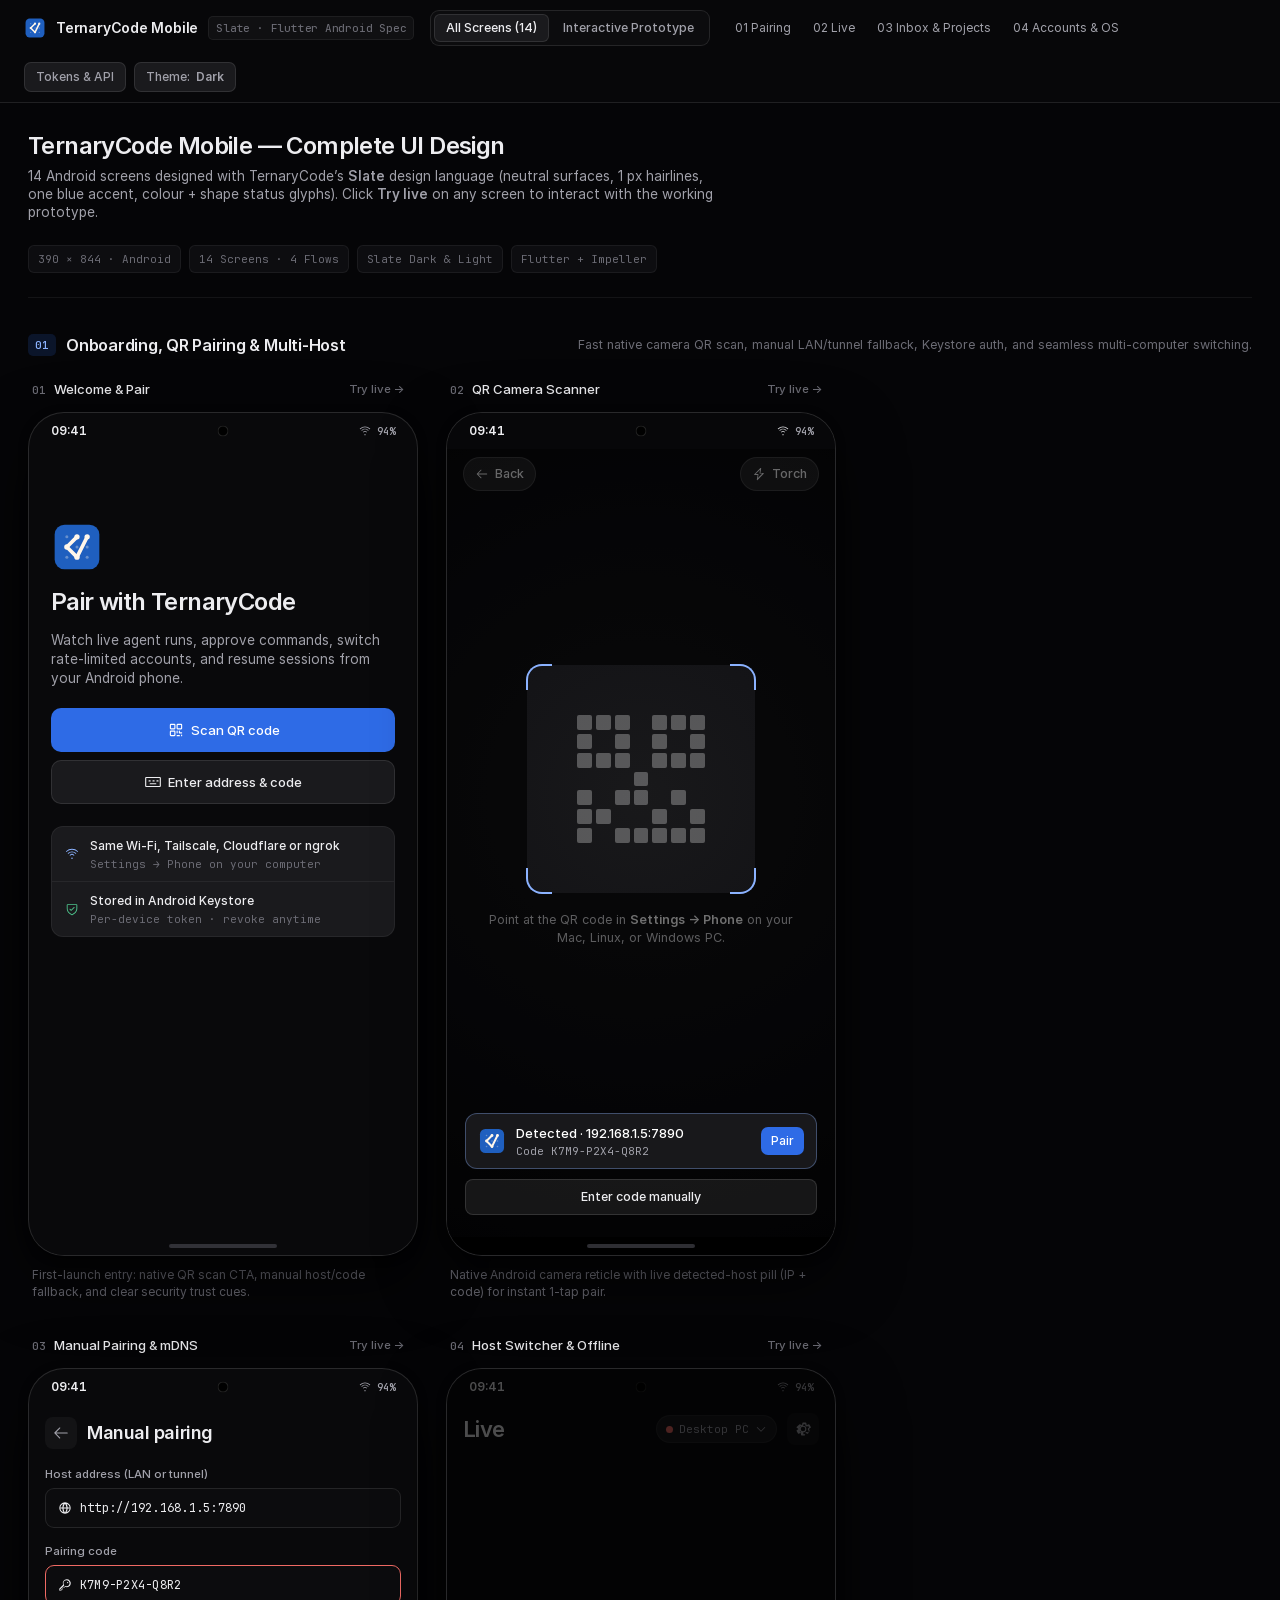
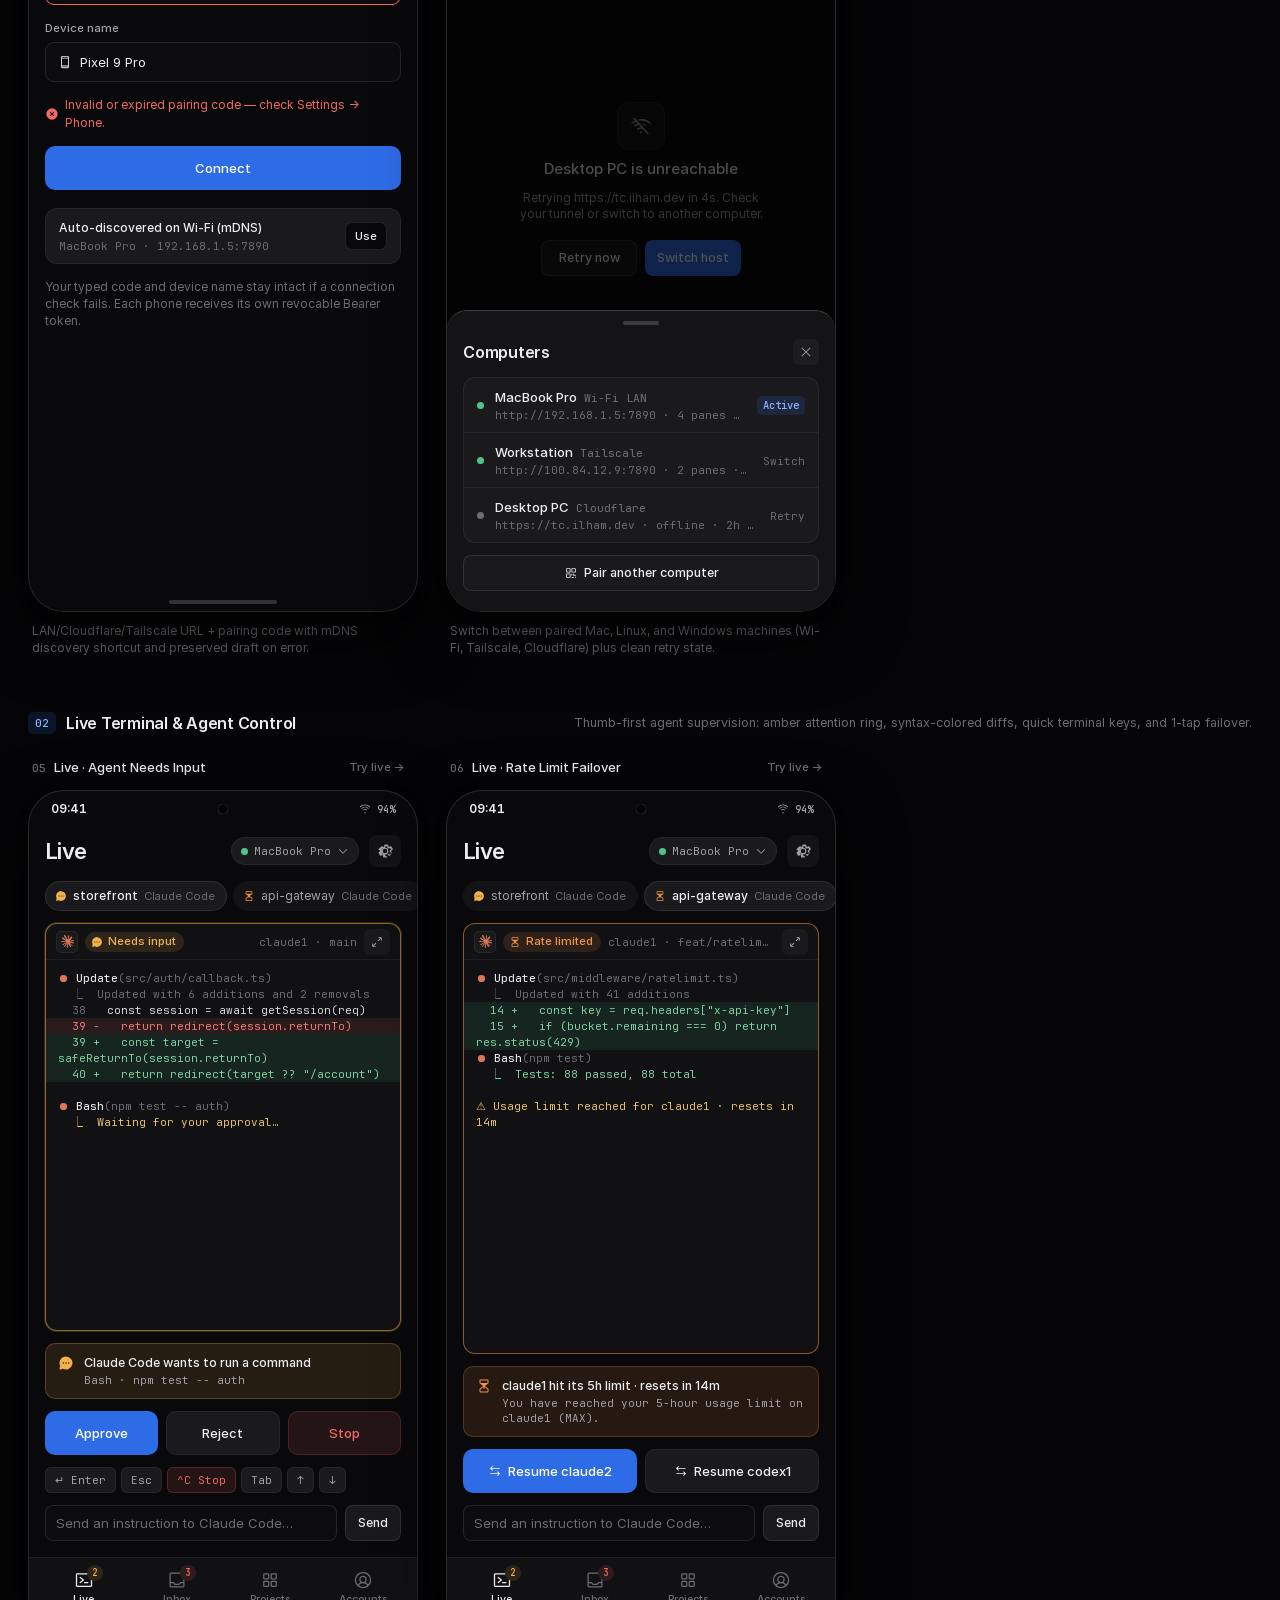
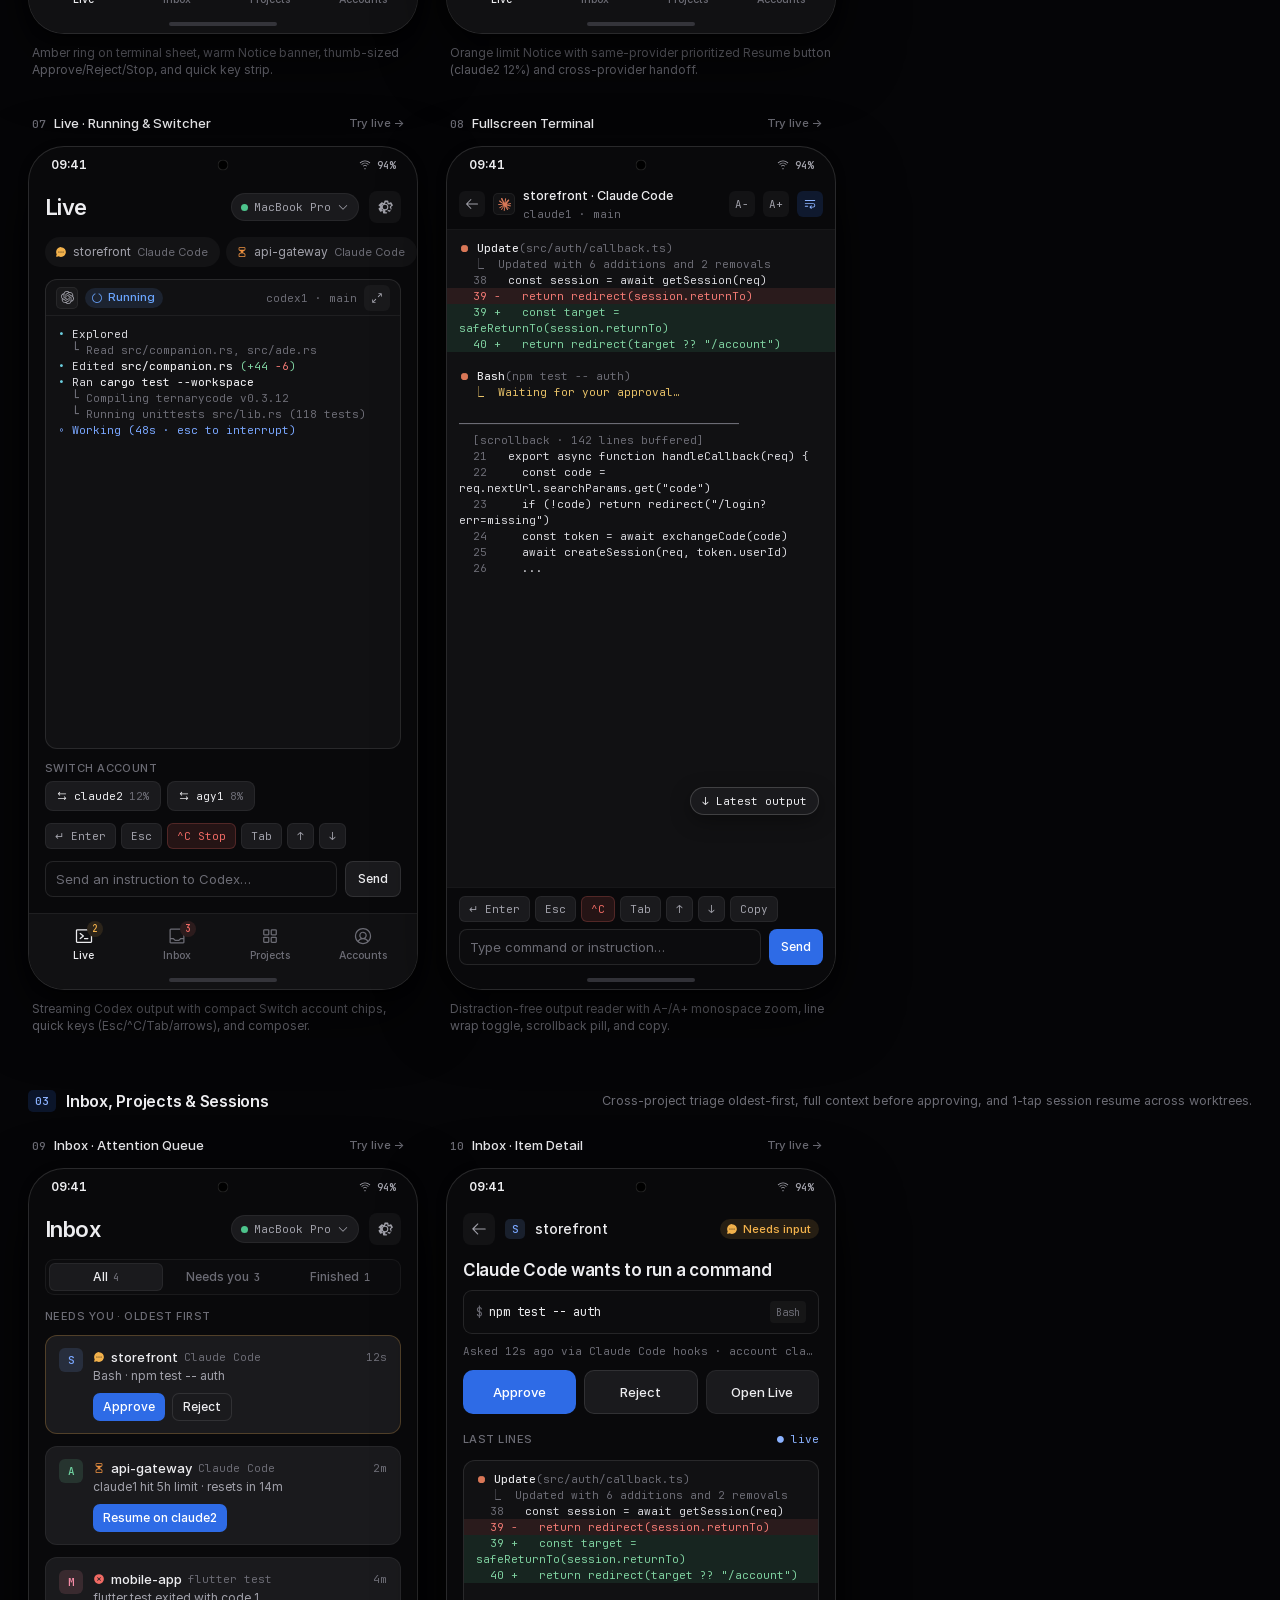
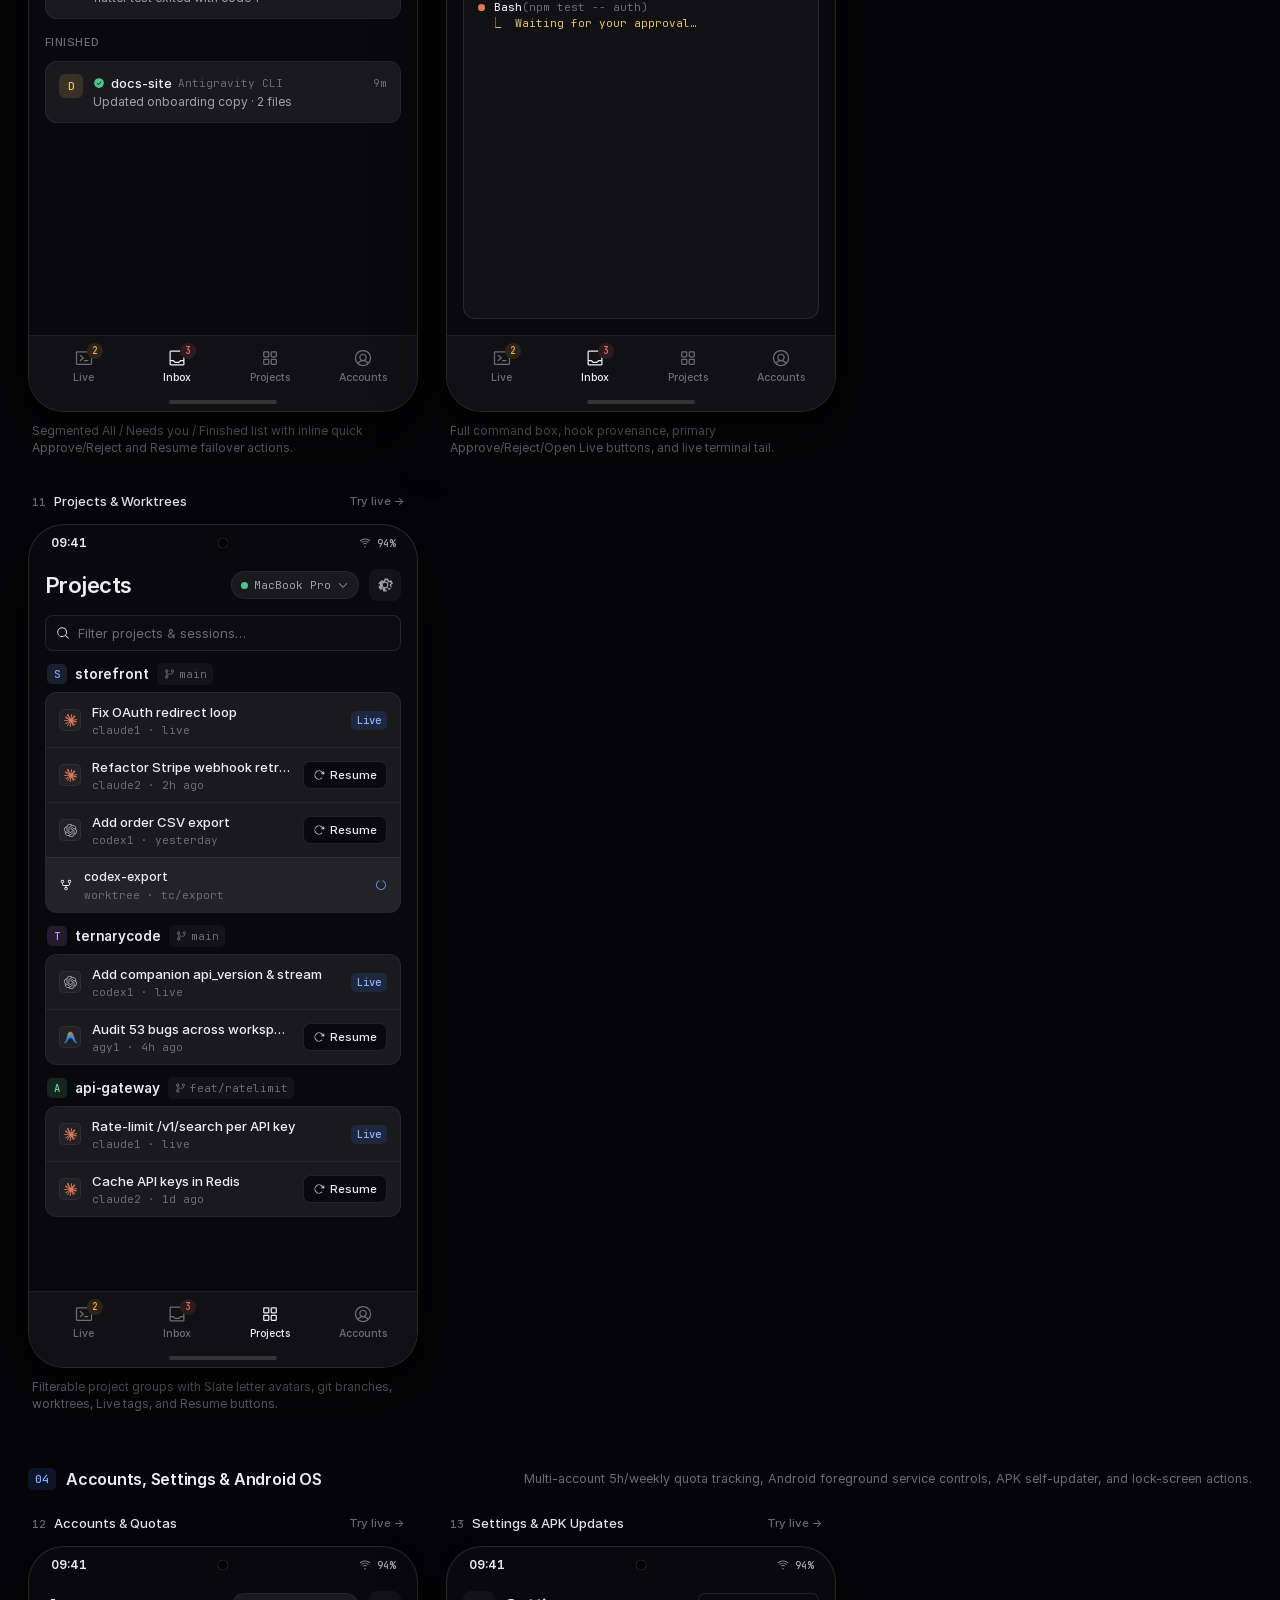
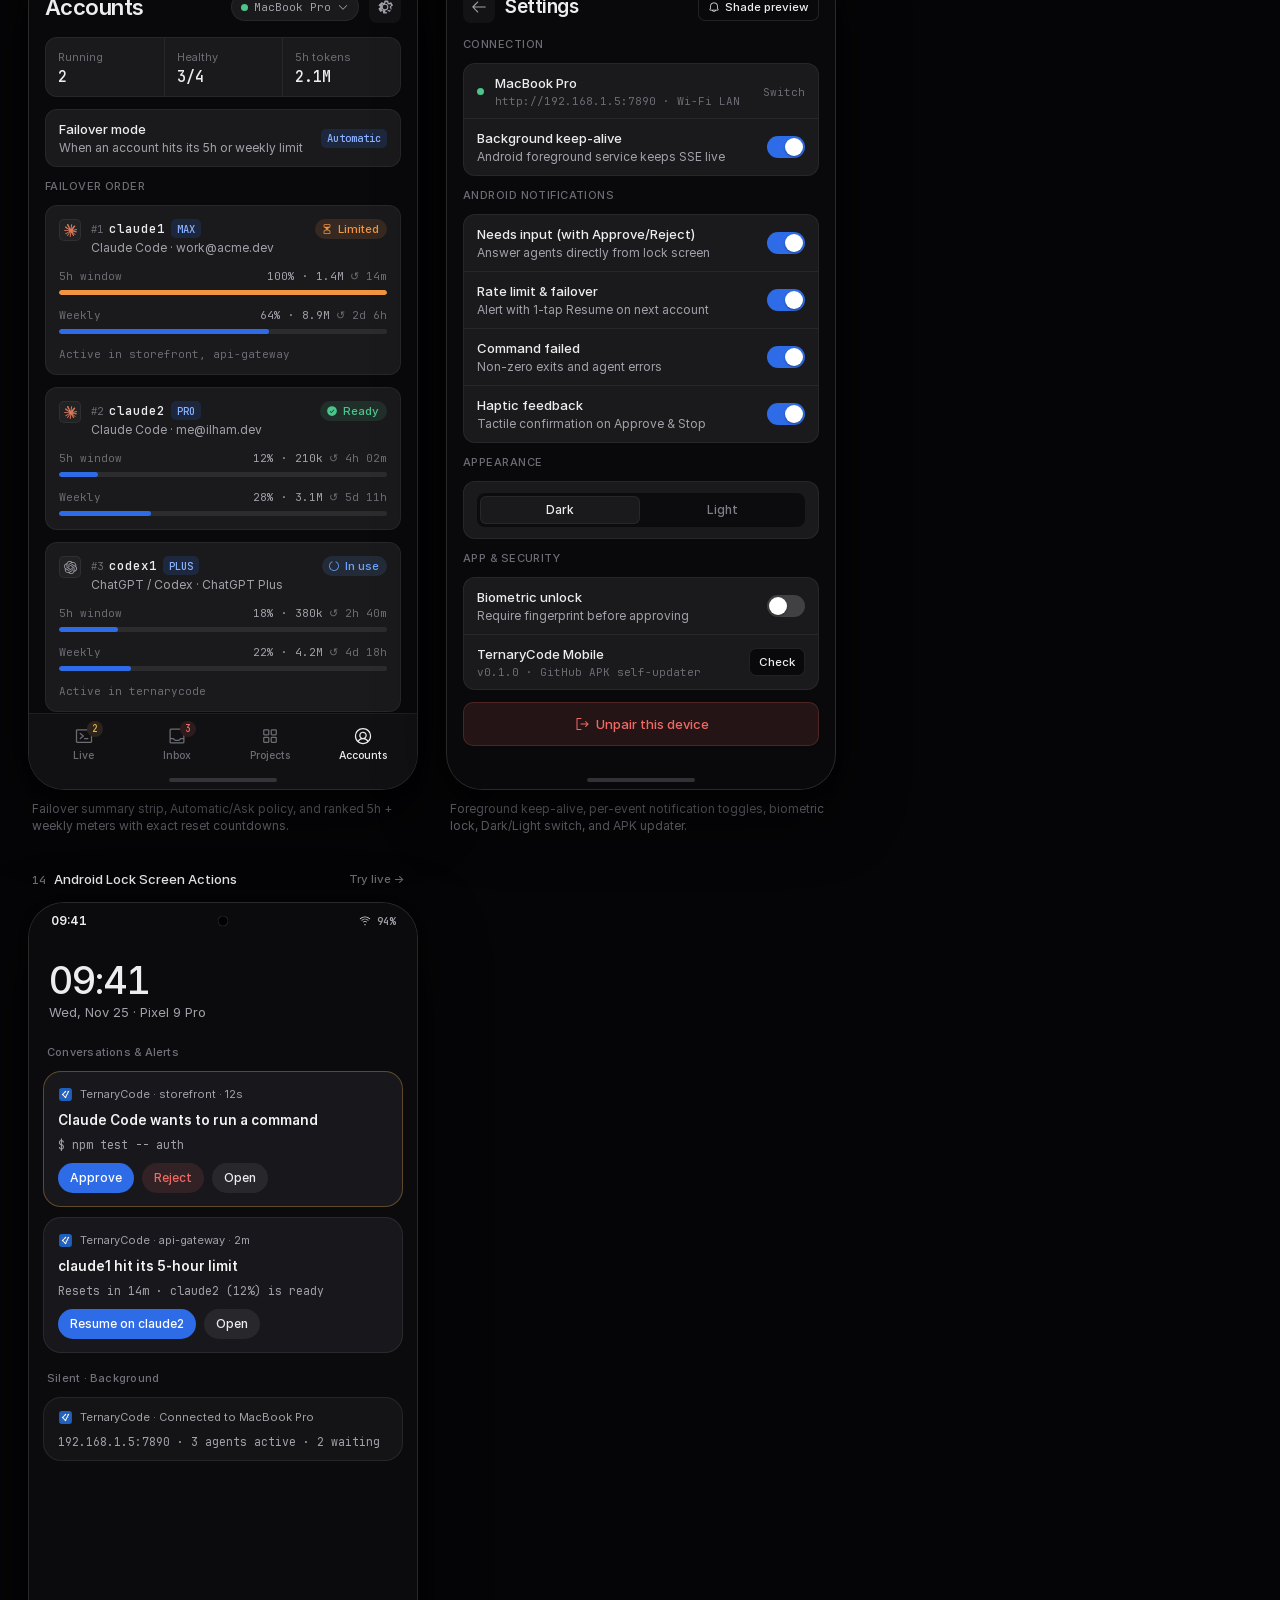
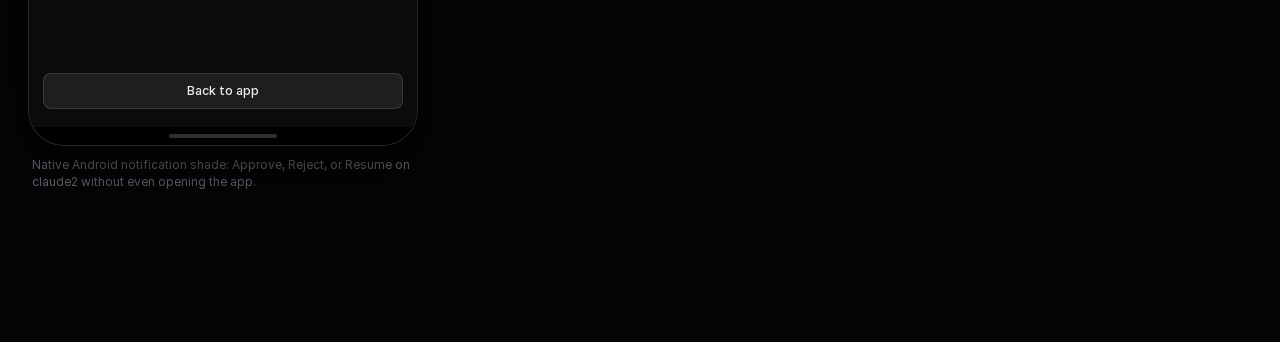
==== design/index.html @ d275c71d "feat: initial TernaryCode Mobile Android app with Slate UI and APK self-updater" ====
<!doctype html>
<html lang="en" data-theme="dark">
<head>
<meta charset="utf-8">
<meta name="viewport" content="width=device-width, initial-scale=1">
<title>TernaryCode Mobile — Slate UI Design Spec (Android / Flutter)</title>
<link rel="icon" href="assets/icon.svg" type="image/svg+xml">
<link rel="stylesheet" href="slate.css?v=2">
</head>
<body>

<!-- Phosphor-matched crisp vector icon sprite (100% offline, zero missing glyphs) -->
<svg class="sprite" aria-hidden="true" focusable="false"><defs>
  <symbol id="i-term" viewBox="0 0 256 256"><path d="M128 128q0 2-1 4t-2 2l-40 32q-1 1-2 2t-3 0q-3 0-6-2t-2-6q0-2 1-4t2-2l32-26-32-26q-1-1-2-2t-1-4q0-3 2-6t6-2q2 0 3 0t2 2l40 32q1 1 2 2t1 4Zm48 24h-40q-3 0-6 2t-2 6q0 3 2 6t6 2h40q3 0 6-2t2-6q0-3-2-6t-6-2Zm56-96v144q0 7-5 11t-11 5H40q-7 0-11-5t-5-11V56q0-7 5-11t11-5h176q7 0 11 5t5 11Zm-16 144V56H40v144Z"/></symbol>
  <symbol id="i-tray" viewBox="0 0 256 256"><path d="M208 32H48q-7 0-11 5t-5 11v160q0 7 5 11t11 5h160q7 0 11-5t5-11V48q0-7-5-11t-11-5Zm0 16v104h-29q-3 0-6 1t-5 4l-19 19h-42l-19-19q-2-3-5-4t-6-1H48V48Zm0 160H48v-40h29l19 19q2 3 5 4t6 1h42q3 0 6-1t5-4l19-19h29Z"/></symbol>
  <symbol id="i-squares" viewBox="0 0 256 256"><path d="M104 40H56q-7 0-11 5t-5 11v48q0 7 5 11t11 5h48q7 0 11-5t5-11V56q0-7-5-11t-11-5Zm0 64H56V56h48Zm96-64h-48q-7 0-11 5t-5 11v48q0 7 5 11t11 5h48q7 0 11-5t5-11V56q0-7-5-11t-11-5Zm0 64h-48V56h48Zm-96 32H56q-7 0-11 5t-5 11v48q0 7 5 11t11 5h48q7 0 11-5t5-11v-48q0-7-5-11t-11-5Zm0 64H56v-48h48Zm96-64h-48q-7 0-11 5t-5 11v48q0 7 5 11t11 5h48q7 0 11-5t5-11v-48q0-7-5-11t-11-5Zm0 64h-48v-48h48Z"/></symbol>
  <symbol id="i-user" viewBox="0 0 256 256"><path d="M128 24q-22 0-40 8T54 54T32 88T24 128t8 40t22 34t34 22t40 8t40-8t34-22t22-34t8-40t-8-40t-22-34t-34-22t-40-8Zm-54 174q9-14 23-22t31-8t31 8t23 22q-11 8-25 13t-29 5t-29-5t-25-13Zm22-78q0-13 9-23t23-9t23 9t9 23t-9 23t-23 9t-23-9t-9-23Zm98 66q-7-9-16-16t-20-12q8-7 13-17t5-21q0-20-14-34t-34-14t-34 14t-14 34q0 12 5 21t13 17q-11 4-20 12t-16 16q-10-11-16-26t-6-32q0-18 7-34t19-28t28-19t34-7t34 7t28 19t19 28t7 34q0 17-6 32t-16 26Z"/></symbol>
  <symbol id="i-notch" viewBox="0 0 256 256"><path d="M232 128q0 22-8 40t-22 34t-34 22t-40 8t-40-8t-34-22t-22-34t-8-40q0-15 4-30t12-27t20-22t25-16q1-1 3-1q3 0 6 2t2 6q0 2-1 4t-3 3q-12 6-22 14t-16 19t-10 23t-4 25q0 18 7 34t19 28t28 19t34 7t34-7t28-19t19-28t7-34q0-13-4-25t-10-23t-16-19t-21-14q-3-1-4-3t-1-4q0-3 2-6t6-2q1 0 4 1q13 6 24 16t20 22t12 27t4 30Z"/></symbol>
  <symbol id="i-circle" viewBox="0 0 256 256"><path d="M128 24a104 104 0 1 0 0 208 104 104 0 0 0 0-208Zm0 192a88 88 0 1 1 0-176 88 88 0 0 1 0 176Z"/></symbol>
  <symbol id="i-clock" viewBox="0 0 256 256"><path d="M128 24a104 104 0 1 0 0 208 104 104 0 0 0 0-208Zm0 192a88 88 0 1 1 0-176 88 88 0 0 1 0 176Zm64-88a8 8 0 0 1-8 8h-56a8 8 0 0 1-8-8V72a8 8 0 0 1 16 0v48h48a8 8 0 0 1 8 8Z"/></symbol>
  <symbol id="i-chat" viewBox="0 0 256 256"><path d="M128 24a104 104 0 0 0-92 153l-11 34a16 16 0 0 0 20 20l34-11A104 104 0 1 0 128 24ZM84 140a12 12 0 1 1 0-24 12 12 0 0 1 0 24Zm44 0a12 12 0 1 1 0-24 12 12 0 0 1 0 24Zm44 0a12 12 0 1 1 0-24 12 12 0 0 1 0 24Z"/></symbol>
  <symbol id="i-check" viewBox="0 0 256 256"><path d="M128 24a104 104 0 1 0 0 208 104 104 0 0 0 0-208Zm46 86-56 56a8 8 0 0 1-11 0l-24-24a8 8 0 0 1 11-11l19 18 50-50a8 8 0 0 1 11 11Z"/></symbol>
  <symbol id="i-x" viewBox="0 0 256 256"><path d="M128 24a104 104 0 1 0 0 208 104 104 0 0 0 0-208Zm38 130a8 8 0 0 1-11 11l-27-26-27 26a8 8 0 0 1-11-11l26-26-26-27a8 8 0 0 1 11-11l27 26 27-26a8 8 0 0 1 11 11l-26 27Z"/></symbol>
  <symbol id="i-hourglass" viewBox="0 0 256 256"><path d="M200 76V40a16 16 0 0 0-16-16H72a16 16 0 0 0-16 16v36a16 16 0 0 0 6 13l53 39-53 39a16 16 0 0 0-6 13v36a16 16 0 0 0 16 16h112a16 16 0 0 0 16-16v-36a16 16 0 0 0-6-13l-53-39 53-39a16 16 0 0 0 6-13Zm-16 104v36H72v-36l48-36v24a8 8 0 0 0 16 0v-24Zm0-104-6 4H78l-6-4V40h112Z"/></symbol>
  <symbol id="i-branch" viewBox="0 0 256 256"><path d="M232 64a32 32 0 1 0-40 31v17a8 8 0 0 1-8 8H96a24 24 0 0 0-8 1V95a32 32 0 1 0-16 0v66a32 32 0 1 0 16 0v-17a8 8 0 0 1 8-8h88a24 24 0 0 0 24-24V95a32 32 0 0 0 24-31ZM80 80a16 16 0 1 1 0-32 16 16 0 0 1 0 32Zm0 128a16 16 0 1 1 0-32 16 16 0 0 1 0 32Zm120-128a16 16 0 1 1 0-32 16 16 0 0 1 0 32Z"/></symbol>
  <symbol id="i-fork" viewBox="0 0 256 256"><path d="M224 64a32 32 0 1 0-40 31v17a16 16 0 0 1-16 16H88a16 16 0 0 1-16-16V95a32 32 0 1 0-16 0v17a32 32 0 0 0 32 32h32v17a32 32 0 1 0 16 0v-17h32a32 32 0 0 0 32-32V95a32 32 0 0 0 24-31ZM64 80a16 16 0 1 1 0-32 16 16 0 0 1 0 32Zm64 128a16 16 0 1 1 0-32 16 16 0 0 1 0 32Zm64-128a16 16 0 1 1 0-32 16 16 0 0 1 0 32Z"/></symbol>
  <symbol id="i-swap" viewBox="0 0 256 256"><path d="M214 182l-32 32a8 8 0 0 1-11-11l18-19H48a8 8 0 0 1 0-16h141l-18-18a8 8 0 0 1 11-12l32 32a8 8 0 0 1 0 12ZM74 118a8 8 0 0 0 12-12L67 88h141a8 8 0 0 0 0-16H67l19-18a8 8 0 0 0-12-12L42 74a8 8 0 0 0 0 12Z"/></symbol>
  <symbol id="i-resume" viewBox="0 0 256 256"><path d="M240 56v48a8 8 0 0 1-8 8h-48a8 8 0 0 1 0-16h28l-28-24a80 80 0 1 0 0 114 8 8 0 1 1 11 12 96 96 0 1 1 0-138l29 26V56a8 8 0 0 1 16 0Z"/></symbol>
  <symbol id="i-signout" viewBox="0 0 256 256"><path d="M120 216a8 8 0 0 1-8 8H48a8 8 0 0 1-8-8V40a8 8 0 0 1 8-8h64a8 8 0 0 1 0 16H56v160h56a8 8 0 0 1 8 8Zm110-94-40-40a8 8 0 0 0-11 11l26 27h-93a8 8 0 0 0 0 16h93l-26 26a8 8 0 0 0 11 12l40-40a8 8 0 0 0 0-12Z"/></symbol>
  <symbol id="i-gear" viewBox="0 0 256 256"><path d="M128 80a48 48 0 1 0 48 48 48 48 0 0 0-48-48Zm0 80a32 32 0 1 1 32-32 32 32 0 0 1-32 32Zm88-29v-6l21-16a8 8 0 0 0 2-10l-20-35a8 8 0 0 0-10-3l-25 10-5-3-4-26a8 8 0 0 0-8-7h-40a8 8 0 0 0-8 7l-4 26-5 3-25-10a8 8 0 0 0-10 3L37 99a8 8 0 0 0 2 10l21 16v6l-21 16a8 8 0 0 0-2 10l20 35a8 8 0 0 0 10 3l25-10 5 3 4 26a8 8 0 0 0 8 7h40a8 8 0 0 0 8-7l4-26 5-3 25 10a8 8 0 0 0 10-3l20-35a8 8 0 0 0-2-10Zm-16 14 14 11-12 20-16-6a8 8 0 0 0-8 1l-12 7a8 8 0 0 0-4 6l-3 17h-24l-3-17a8 8 0 0 0-4-6l-12-7a8 8 0 0 0-8-1l-16 6-12-20 14-11a8 8 0 0 0 3-7v-14a8 8 0 0 0-3-7l-14-11 12-20 16 6a8 8 0 0 0 8-1l12-7a8 8 0 0 0 4-6l3-17h24l3 17a8 8 0 0 0 4 6l12 7a8 8 0 0 0 8 1l16-6 12 20-14 11a8 8 0 0 0-3 7v14a8 8 0 0 0 3 7Z"/></symbol>
  <symbol id="i-qr" viewBox="0 0 256 256"><path d="M104 40H56a16 16 0 0 0-16 16v48a16 16 0 0 0 16 16h48a16 16 0 0 0 16-16V56a16 16 0 0 0-16-16Zm0 64H56V56h48Zm96-64h-48a16 16 0 0 0-16 16v48a16 16 0 0 0 16 16h48a16 16 0 0 0 16-16V56a16 16 0 0 0-16-16Zm0 64h-48V56h48Zm-96 32H56a16 16 0 0 0-16 16v48a16 16 0 0 0 16 16h48a16 16 0 0 0 16-16v-48a16 16 0 0 0-16-16Zm0 64H56v-48h48Zm40-64a8 8 0 0 0-8 8v24a8 8 0 0 0 16 0v-24a8 8 0 0 0-8-8Zm64 24h-24v-16a8 8 0 0 0-16 0v24a8 8 0 0 0 8 8h32a8 8 0 0 0 0-16Zm-32 40h-32a8 8 0 0 0 0 16h32a8 8 0 0 0 0-16Zm32-8a8 8 0 0 0-8 8v8a8 8 0 0 0 16 0v-8a8 8 0 0 0-8-8Z"/></symbol>
  <symbol id="i-wifi" viewBox="0 0 256 256"><path d="M128 192a14 14 0 1 0 14 14 14 14 0 0 0-14-14Zm40-36a8 8 0 0 1-11 0 43 43 0 0 0-58 0 8 8 0 1 1-11-12 59 59 0 0 1 80 0 8 8 0 0 1 0 12Zm34-34a8 8 0 0 1-11 0 92 92 0 0 0-126 0 8 8 0 1 1-11-12 108 108 0 0 1 148 0 8 8 0 0 1 0 12Zm34-34a8 8 0 0 1-11 0 140 140 0 0 0-194 0 8 8 0 1 1-11-12 156 156 0 0 1 216 0 8 8 0 0 1 0 12Z"/></symbol>
  <symbol id="i-offline" viewBox="0 0 256 256"><path d="M214 210a8 8 0 1 1-12 11l-52-57a70 70 0 0 0-58 8 8 8 0 0 1-9-13 86 86 0 0 1 50-15l-28-30a95 95 0 0 0-44 21 8 8 0 0 1-10-12 111 111 0 0 1 42-22L69 76a140 140 0 0 0-40 24 8 8 0 0 1-10-12 156 156 0 0 1 39-25L42 46a8 8 0 1 1 12-11Zm-86-18a12 12 0 1 0 12 12 12 12 0 0 0-12-12Zm109-105a156 156 0 0 0-131-37 8 8 0 0 0 2 16 140 140 0 0 1 119 33 8 8 0 1 0 10-12Zm-42 48a109 109 0 0 0-42-37 8 8 0 0 0-3 16 93 93 0 0 1 45 21 8 8 0 1 0 0 0Z"/></symbol>
  <symbol id="i-shield" viewBox="0 0 256 256"><path d="M208 40H48a16 16 0 0 0-16 16v59c0 89 76 119 94 125a8 8 0 0 0 5 0c18-6 94-36 94-125V56a16 16 0 0 0-16-16Zm0 75c0 72-58 99-80 108-22-9-80-36-80-108V56h160Zm-34-12-56 56a8 8 0 0 1-11 0l-24-24a8 8 0 0 1 11-11l19 18 50-50a8 8 0 0 1 11 11Z"/></symbol>
  <symbol id="i-keyboard" viewBox="0 0 256 256"><path d="M224 56H32a16 16 0 0 0-16 16v112a16 16 0 0 0 16 16h192a16 16 0 0 0 16-16V72a16 16 0 0 0-16-16Zm0 128H32V72h192ZM64 112a8 8 0 0 1 8-8h16a8 8 0 0 1 0 16H72a8 8 0 0 1-8-8Zm56 0a8 8 0 0 1 8-8h16a8 8 0 0 1 0 16h-16a8 8 0 0 1-8-8Zm56 0a8 8 0 0 1 8-8h16a8 8 0 0 1 0 16h-16a8 8 0 0 1-8-8Zm-96 40a8 8 0 0 1 8-8h80a8 8 0 0 1 0 16H88a8 8 0 0 1-8-8Z"/></symbol>
  <symbol id="i-phone" viewBox="0 0 256 256"><path d="M176 16H80a24 24 0 0 0-24 24v176a24 24 0 0 0 24 24h96a24 24 0 0 0 24-24V40a24 24 0 0 0-24-24ZM72 64h112v128H72Zm8-32h96a8 8 0 0 1 8 8v8H72v-8a8 8 0 0 1 8-8Zm96 192H80a8 8 0 0 1-8-8v-8h112v8a8 8 0 0 1-8 8Z"/></symbol>
  <symbol id="i-arrow-left" viewBox="0 0 256 256"><path d="M224 128a8 8 0 0 1-8 8H59l58 58a8 8 0 0 1-11 11l-72-72a8 8 0 0 1 0-11l72-72a8 8 0 0 1 11 11l-58 59h157a8 8 0 0 1 8 8Z"/></symbol>
  <symbol id="i-caret-down" viewBox="0 0 256 256"><path d="M214 102l-80 80a8 8 0 0 1-12 0l-80-80a8 8 0 0 1 12-12l74 75 74-75a8 8 0 0 1 12 12Z"/></symbol>
  <symbol id="i-expand" viewBox="0 0 256 256"><path d="M216 48v48a8 8 0 0 1-16 0V67l-42 43a8 8 0 0 1-12-12l43-42h-29a8 8 0 0 1 0-16h48a8 8 0 0 1 8 8ZM98 146l-42 43v-29a8 8 0 0 0-16 0v48a8 8 0 0 0 8 8h48a8 8 0 0 0 0-16H67l43-42a8 8 0 0 0-12-12Z"/></symbol>
  <symbol id="i-close" viewBox="0 0 256 256"><path d="M206 194a8 8 0 0 1-12 12l-66-67-66 67a8 8 0 0 1-12-12l67-66-67-66a8 8 0 0 1 12-12l66 67 66-67a8 8 0 0 1 12 12l-67 66Z"/></symbol>
  <symbol id="i-search" viewBox="0 0 256 256"><path d="M230 218l-50-50a88 88 0 1 0-12 12l50 50a8 8 0 0 0 12-12ZM40 112a72 72 0 1 1 72 72 72 72 0 0 1-72-72Z"/></symbol>
  <symbol id="i-globe" viewBox="0 0 256 256"><path d="M128 24a104 104 0 1 0 104 104A104 104 0 0 0 128 24Zm88 96h-40a147 147 0 0 0-21-68 88 88 0 0 1 61 68Zm-88 88c-13-16-24-40-27-72h54c-3 32-14 56-27 72Zm-27-88c3-32 14-56 27-72 13 16 24 40 27 72Zm0-68a147 147 0 0 0-21 68H40a88 88 0 0 1 61-68Zm-61 84h40a147 147 0 0 0 21 68 88 88 0 0 1-61-68Zm115 68a147 147 0 0 0 21-68h40a88 88 0 0 1-61 68Z"/></symbol>
  <symbol id="i-key" viewBox="0 0 256 256"><path d="M160 24a72 72 0 0 0-66 101l-68 68a8 8 0 0 0-2 6v25a8 8 0 0 0 8 8h24a8 8 0 0 0 8-8v-16h16a8 8 0 0 0 8-8v-16h16a8 8 0 0 0 6-2l21-21a72 72 0 1 0 27-137Zm0 128a56 56 0 0 1-24-5 8 8 0 0 0-9 2l-26 27H88a8 8 0 0 0-8 8v16H64a8 8 0 0 0-8 8v16H40v-14l70-70a8 8 0 0 0 2-9 56 56 0 1 1 48 21Zm28-68a12 12 0 1 1-12-12 12 12 0 0 1 12 12Z"/></symbol>
  <symbol id="i-bolt" viewBox="0 0 256 256"><path d="M214 114a8 8 0 0 0-7-4h-53l14-84a8 8 0 0 0-14-6L42 134a8 8 0 0 0 6 14h54l-14 84a8 8 0 0 0 14 6l112-114a8 8 0 0 0 0-10Zm-106 86 10-60a8 8 0 0 0-8-10H67l81-82-10 60a8 8 0 0 0 8 10h43Z"/></symbol>
  <symbol id="i-bell" viewBox="0 0 256 256"><path d="M222 176c-6-10-14-24-14-64a80 80 0 1 0-160 0c0 40-8 54-14 64a16 16 0 0 0 14 24h41a40 40 0 0 0 78 0h41a16 16 0 0 0 14-24Zm-94 40a24 24 0 0 1-23-16h46a24 24 0 0 1-23 16Zm-80-32c8-14 16-33 16-72a64 64 0 1 1 128 0c0 39 8 58 16 72Z"/></symbol>
  <symbol id="i-wrap" viewBox="0 0 256 256"><path d="M32 64a8 8 0 0 1 8-8h176a8 8 0 0 1 0 16H40a8 8 0 0 1-8-8Zm152 48H40a8 8 0 0 0 0 16h144a24 24 0 0 1 0 48h-37l11-10a8 8 0 0 0-12-12l-24 24a8 8 0 0 0 0 12l24 24a8 8 0 0 0 12-12l-11-10h37a40 40 0 0 0 0-80ZM40 176h48a8 8 0 0 0 0-16H40a8 8 0 0 0 0 16Z"/></symbol>
</defs></svg>

<header class="studio-bar">
  <div class="studio-brand">
    <img src="assets/icon.svg" alt="TernaryCode">
    <span>TernaryCode Mobile</span>
    <span class="sub-tag">Slate · Flutter Android Spec</span>
  </div>

  <div class="studio-seg" role="tablist" aria-label="View mode">
    <button id="mode-board" class="on" type="button">All Screens (14)</button>
    <button id="mode-proto" type="button">Interactive Prototype</button>
  </div>

  <nav class="studio-jumps" id="studio-jumps" aria-label="Flows">
    <a href="#flow-pair">01 Pairing</a>
    <a href="#flow-live">02 Live</a>
    <a href="#flow-inbox">03 Inbox &amp; Projects</a>
    <a href="#flow-ops">04 Accounts &amp; OS</a>
  </nav>

  <span class="studio-spacer"></span>

  <div class="studio-actions">
    <button id="toggle-spec" class="studio-btn" type="button">Tokens &amp; API</button>
    <button id="toggle-theme" class="studio-btn" type="button">Theme: <b id="theme-label">Dark</b></button>
  </div>
</header>

<div id="spec-host"></div>
<main id="studio-root"></main>

<script src="screens.js?v=2"></script>
<script src="prototype.js?v=2"></script>
</body>
</html>
---- design/slate.css ----
/* TernaryCode Mobile — Slate Design System (Android Flutter Spec)
   Exact tokens mirrored from TernaryCode desktop (design/figcraft/tokens.py & src/ui/style.rs). */

@font-face { font-family: "Inter"; font-weight: 400; font-display: swap; src: url("assets/fonts/inter-400.woff2") format("woff2"); }
@font-face { font-family: "Inter"; font-weight: 500; font-display: swap; src: url("assets/fonts/inter-500.woff2") format("woff2"); }
@font-face { font-family: "Inter"; font-weight: 600; font-display: swap; src: url("assets/fonts/inter-600.woff2") format("woff2"); }
@font-face { font-family: "JetBrains Mono"; font-weight: 400; font-display: swap; src: url("assets/fonts/jbm-400.woff2") format("woff2"); }
@font-face { font-family: "JetBrains Mono"; font-weight: 500; font-display: swap; src: url("assets/fonts/jbm-500.woff2") format("woff2"); }
@font-face { font-family: "JetBrains Mono"; font-weight: 600; font-display: swap; src: url("assets/fonts/jbm-600.woff2") format("woff2"); }

:root, [data-theme="dark"] {
  color-scheme: dark;
  /* Studio board */
  --board-bg: #050507;
  --board-bar: rgba(9, 9, 11, 0.88);
  --board-card: #0D0D10;
  --bezel: rgba(255, 255, 255, 0.13);
  --bezel-shadow: 0 24px 64px rgba(0, 0, 0, 0.65), 0 2px 10px rgba(0, 0, 0, 0.45);

  /* Slate tokens (dark) */
  --window: #09090B;
  --sheet: #111113;
  --raised: #1A1A1D;
  --overlay: #141416;
  --menu: #1C1C20;
  --inset: #0C0C0E;
  --scrim: rgba(0, 0, 0, 0.68);

  --hover: rgba(255, 255, 255, 0.04);
  --active: rgba(255, 255, 255, 0.08);
  --selected: rgba(255, 255, 255, 0.06);

  --line-subtle: rgba(255, 255, 255, 0.06);
  --line: rgba(255, 255, 255, 0.10);
  --line-strong: rgba(255, 255, 255, 0.17);

  --text: #EDEDF0;
  --text-2: #A1A1AA;
  --text-3: #6C6C75;
  --text-4: #48484F;

  --accent: #2E6BE6;
  --accent-hover: #3A78F0;
  --accent-text: #8BB2FF;
  --accent-tint: rgba(46, 107, 230, 0.16);
  --on-accent: #FFFFFF;
  --focus-glow: rgba(79, 140, 255, 0.25);

  --running: #6AA5FF;
  --input: #F2B14B;
  --done: #4DC48C;
  --failed: #F06A64;
  --idle: #6C6C75;
  --limited: #F29441;
  --cooldown: #5DB6DC;

  --running-tint: rgba(106, 165, 255, 0.12);
  --input-tint: rgba(242, 177, 75, 0.12);
  --done-tint: rgba(77, 196, 140, 0.12);
  --failed-tint: rgba(240, 106, 100, 0.12);
  --limited-tint: rgba(242, 148, 65, 0.12);
  --cooldown-tint: rgba(93, 182, 220, 0.12);
  --idle-tint: rgba(255, 255, 255, 0.06);

  --diff-add: rgba(77, 196, 140, 0.11);
  --diff-del: rgba(240, 106, 100, 0.11);

  --term-fg: #D9D9DE;
  --term-dim: #6C6C75;
  --term-blue: #7AA7FF;
  --term-green: #7FD1A0;
  --term-yellow: #E8C268;
  --term-red: #F27A74;
  --term-mag: #C79BFF;
  --term-cyan: #6CCFE0;
  --claude: #D97757;

  --h-blue: #7AA7FF; --h-blue-t: rgba(122, 167, 255, 0.14);
  --h-violet: #B99CFF; --h-violet-t: rgba(185, 156, 255, 0.14);
  --h-green: #6FD3A0; --h-green-t: rgba(111, 211, 160, 0.14);
  --h-amber: #EFC15E; --h-amber-t: rgba(239, 193, 94, 0.14);
  --h-rose: #F58BA6; --h-rose-t: rgba(245, 139, 166, 0.14);
  --h-cyan: #63CFE3; --h-cyan-t: rgba(99, 207, 227, 0.14);

  --sans: "Inter", -apple-system, BlinkMacSystemFont, "Segoe UI", system-ui, Roboto, sans-serif;
  --mono: "JetBrains Mono", ui-monospace, "SF Mono", Menlo, Consolas, monospace;
}

[data-theme="light"] {
  color-scheme: light;
  --board-bg: #DFDFE4;
  --board-bar: rgba(245, 245, 247, 0.9);
  --board-card: #E7E7EC;
  --bezel: rgba(0, 0, 0, 0.14);
  --bezel-shadow: 0 22px 54px rgba(15, 15, 20, 0.14), 0 2px 8px rgba(15, 15, 20, 0.08);

  --window: #EDEDEF;
  --sheet: #FBFBFC;
  --raised: #FFFFFF;
  --overlay: #FFFFFF;
  --menu: #FFFFFF;
  --inset: #E9E9EC;
  --scrim: rgba(0, 0, 0, 0.34);

  --hover: rgba(0, 0, 0, 0.04);
  --active: rgba(0, 0, 0, 0.07);
  --selected: rgba(0, 0, 0, 0.05);

  --line-subtle: rgba(0, 0, 0, 0.06);
  --line: rgba(0, 0, 0, 0.10);
  --line-strong: rgba(0, 0, 0, 0.17);

  --text: #17171A;
  --text-2: #565660;
  --text-3: #80808A;
  --text-4: #ABABB3;

  --accent: #1F5FBF;
  --accent-hover: #1A52A8;
  --accent-text: #1A56B3;
  --accent-tint: rgba(31, 95, 191, 0.10);
  --on-accent: #FFFFFF;
  --focus-glow: rgba(31, 95, 191, 0.22);

  --running: #2563C9;
  --input: #B26A00;
  --done: #15804E;
  --failed: #C7352D;
  --idle: #8E8E98;
  --limited: #C2560A;
  --cooldown: #2D6C9E;

  --running-tint: rgba(37, 99, 201, 0.08);
  --input-tint: rgba(178, 106, 0, 0.09);
  --done-tint: rgba(21, 128, 78, 0.08);
  --failed-tint: rgba(199, 53, 45, 0.08);
  --limited-tint: rgba(194, 86, 10, 0.09);
  --cooldown-tint: rgba(45, 108, 158, 0.09);
  --idle-tint: rgba(0, 0, 0, 0.05);

  --diff-add: rgba(21, 128, 78, 0.08);
  --diff-del: rgba(199, 53, 45, 0.08);

  --term-fg: #2A2A30;
  --term-dim: #8A8A94;
  --term-blue: #1F5FBF;
  --term-green: #1C7A4A;
  --term-yellow: #946200;
  --term-red: #C0392B;
  --term-mag: #7C3AED;
  --term-cyan: #0E7490;
  --claude: #C65D3B;

  --h-blue: #1F5FBF; --h-blue-t: rgba(31, 95, 191, 0.10);
  --h-violet: #6D3FD6; --h-violet-t: rgba(109, 63, 214, 0.10);
  --h-green: #16794B; --h-green-t: rgba(22, 121, 75, 0.10);
  --h-amber: #9A6400; --h-amber-t: rgba(154, 100, 0, 0.10);
  --h-rose: #C02B5A; --h-rose-t: rgba(192, 43, 90, 0.10);
  --h-cyan: #0E7490; --h-cyan-t: rgba(14, 116, 144, 0.10);
}

*, *::before, *::after { box-sizing: border-box; }
html, body {
  margin: 0; padding: 0;
  background: var(--board-bg);
  color: var(--text);
  font-family: var(--sans);
  font-size: 13px;
  line-height: 18px;
  -webkit-font-smoothing: antialiased;
  font-feature-settings: "cv11", "ss01";
}
button, input { font: inherit; color: inherit; }
button { cursor: pointer; border: 0; background: none; padding: 0; }
.mono { font-family: var(--mono); font-variant-ligatures: none; font-variant-numeric: tabular-nums; }
.sprite { position: absolute; width: 0; height: 0; overflow: hidden; }

/* ================================================================ Studio Topbar */
.studio-bar {
  position: sticky; top: 0; z-index: 100;
  display: flex; align-items: center; gap: 16px; flex-wrap: wrap;
  min-height: 56px; padding: 10px 24px;
  background: var(--board-bar);
  backdrop-filter: blur(14px); -webkit-backdrop-filter: blur(14px);
  border-bottom: 1px solid var(--line);
}
.studio-brand {
  display: flex; align-items: center; gap: 10px;
  font-weight: 600; font-size: 14px; letter-spacing: -0.015em;
}
.studio-brand img { width: 22px; height: 22px; border-radius: 5px; }
.studio-brand .sub-tag {
  font-family: var(--mono); font-size: 11px; font-weight: 500;
  color: var(--text-3); padding: 2px 7px; border-radius: 5px;
  background: var(--hover); border: 1px solid var(--line-subtle);
}
.studio-seg {
  display: inline-flex; padding: 3px; gap: 2px; border-radius: 9px;
  background: var(--inset); border: 1px solid var(--line);
}
.studio-seg button {
  height: 28px; padding: 0 12px; border-radius: 6px;
  font-size: 12.5px; font-weight: 500; color: var(--text-2);
  display: inline-flex; align-items: center; gap: 6px;
  transition: background 0.12s, color 0.12s;
}
.studio-seg button:hover { color: var(--text); }
.studio-seg button.on {
  background: var(--raised); color: var(--text);
  box-shadow: inset 0 0 0 1px var(--line);
}
.studio-jumps {
  display: flex; align-items: center; gap: 4px; flex-wrap: wrap;
}
.studio-jumps a {
  text-decoration: none; color: var(--text-2);
  font-size: 12px; padding: 5px 9px; border-radius: 6px;
  transition: background 0.12s, color 0.12s;
}
.studio-jumps a:hover { background: var(--hover); color: var(--text); }
.studio-spacer { flex: 1; }
.studio-actions { display: flex; align-items: center; gap: 8px; }
.studio-btn {
  height: 30px; padding: 0 11px; border-radius: 7px;
  background: var(--raised); border: 1px solid var(--line);
  font-size: 12px; font-weight: 500; color: var(--text-2);
  display: inline-flex; align-items: center; gap: 6px;
  transition: background 0.12s, color 0.12s;
}
.studio-btn:hover { color: var(--text); border-color: var(--line-strong); }

/* ================================================================ Studio Board (All Screens) */
.board {
  max-width: 1760px; margin: 0 auto;
  padding: 28px 28px 96px;
}
.board-intro {
  display: flex; align-items: flex-end; justify-content: space-between;
  gap: 24px; flex-wrap: wrap;
  padding-bottom: 24px; margin-bottom: 36px;
  border-bottom: 1px solid var(--line-subtle);
}
.board-intro h1 {
  margin: 0; font-size: 24px; line-height: 30px; font-weight: 600; letter-spacing: -0.025em;
}
.board-intro p {
  margin: 6px 0 0; color: var(--text-2); font-size: 13.5px; max-width: 700px;
}
.board-meta {
  display: flex; gap: 8px; flex-wrap: wrap;
  font-family: var(--mono); font-size: 11px; color: var(--text-3);
}
.board-meta span {
  padding: 4px 9px; border-radius: 6px;
  background: var(--board-card); border: 1px solid var(--line-subtle);
}

.flow-sec { margin-bottom: 56px; scroll-margin-top: 116px; }
.flow-head {
  display: flex; align-items: baseline; justify-content: space-between; gap: 16px;
  margin-bottom: 20px; flex-wrap: wrap;
}
.flow-title {
  display: flex; align-items: center; gap: 10px;
}
.flow-num {
  font-family: var(--mono); font-size: 11px; font-weight: 600;
  color: var(--accent-text); background: var(--accent-tint);
  padding: 2px 7px; border-radius: 5px;
}
.flow-title h2 {
  margin: 0; font-size: 16px; line-height: 22px; font-weight: 600; letter-spacing: -0.015em;
}
.flow-desc { color: var(--text-3); font-size: 12.5px; margin: 0; }

.screen-grid {
  display: grid;
  grid-template-columns: repeat(auto-fill, minmax(390px, 390px));
  gap: 32px 28px;
  justify-content: start;
}
@media (max-width: 460px) {
  .board { padding: 16px 12px 64px; }
  .screen-grid { grid-template-columns: 1fr; }
}

.artboard {
  display: flex; flex-direction: column; gap: 10px;
}
.artboard-head {
  display: flex; align-items: center; justify-content: space-between; gap: 10px;
  padding: 0 4px;
}
.artboard-label {
  display: flex; align-items: baseline; gap: 8px; min-width: 0;
}
.artboard-idx {
  font-family: var(--mono); font-size: 11px; font-weight: 600; color: var(--text-3);
}
.artboard-name {
  font-size: 13px; font-weight: 500; color: var(--text);
  overflow: hidden; text-overflow: ellipsis; white-space: nowrap;
}
.artboard-try {
  font-size: 11.5px; font-weight: 500; color: var(--text-3);
  padding: 3px 8px; border-radius: 6px; border: 1px solid transparent;
  display: inline-flex; align-items: center; gap: 4px; flex-shrink: 0;
  transition: all 0.12s;
}
.artboard-try:hover {
  color: var(--accent-text); background: var(--accent-tint); border-color: var(--accent-tint);
}
.artboard-note {
  margin: 0; padding: 0 4px;
  font-size: 12px; line-height: 17px; color: var(--text-3);
}

/* ================================================================ Interactive Prototype Stage */
.proto-stage {
  display: grid;
  grid-template-columns: 310px 410px 320px;
  gap: 32px;
  justify-content: center;
  align-items: start;
  padding: 28px 24px 72px;
  max-width: 1200px;
  margin: 0 auto;
}
@media (max-width: 1120px) {
  .proto-stage { grid-template-columns: 1fr; justify-items: center; }
  #proto-phone { order: -1; }
  .proto-side { max-width: 420px; width: 100%; }
  .proto-list { display: grid; grid-template-columns: repeat(2, minmax(0, 1fr)); gap: 4px; }
}
.proto-side {
  display: flex; flex-direction: column; gap: 14px;
}
.proto-card {
  background: var(--board-card);
  border: 1px solid var(--line-subtle);
  border-radius: 12px;
  padding: 14px;
  display: flex; flex-direction: column; gap: 10px;
}
.proto-card h3 {
  margin: 0; font-size: 12px; font-weight: 600; text-transform: uppercase;
  letter-spacing: 0.04em; color: var(--text-3);
}
.proto-list { display: flex; flex-direction: column; gap: 3px; }
.proto-jump {
  display: flex; align-items: center; gap: 9px;
  height: 32px; padding: 0 9px; border-radius: 7px;
  font-size: 12.5px; color: var(--text-2); text-align: left;
  outline: none;
  transition: background 0.12s, color 0.12s;
}
.proto-jump:hover { background: var(--hover); color: var(--text); }
.proto-jump:focus-visible { box-shadow: inset 0 0 0 1px var(--accent); }
.proto-jump.on { background: var(--raised); color: var(--text); font-weight: 500; box-shadow: inset 0 0 0 1px var(--line-subtle); }
.proto-jump .num { font-family: var(--mono); font-size: 11px; color: var(--text-3); width: 20px; }
.proto-hint {
  font-size: 12px; line-height: 17px; color: var(--text-2);
  margin: 0;
}
.proto-hint b { color: var(--text); font-weight: 500; }
.sim-btns { display: flex; flex-wrap: wrap; gap: 6px; }
.sim-btn {
  height: 28px; padding: 0 10px; border-radius: 7px;
  background: var(--raised); border: 1px solid var(--line);
  font-size: 11.5px; font-weight: 500; color: var(--text-2);
  display: inline-flex; align-items: center; gap: 5px;
}
.sim-btn:hover { color: var(--text); border-color: var(--line-strong); }

/* ================================================================ Token Drawer Modal */
.spec-drawer {
  max-width: 1760px; margin: 0 auto 24px; padding: 0 28px;
}
.spec-panel {
  background: var(--board-card); border: 1px solid var(--line);
  border-radius: 14px; padding: 18px 20px;
  display: grid; grid-template-columns: repeat(auto-fit, minmax(260px, 1fr)); gap: 20px;
}
.spec-col h4 {
  margin: 0 0 10px; font-size: 11.5px; font-weight: 600;
  text-transform: uppercase; letter-spacing: 0.04em; color: var(--text-3);
}
.swatch-grid { display: grid; grid-template-columns: repeat(2, 1fr); gap: 6px; }
.swatch {
  display: flex; align-items: center; gap: 8px;
  padding: 5px 7px; border-radius: 7px;
  background: var(--window); border: 1px solid var(--line-subtle);
  font-family: var(--mono); font-size: 10.5px; color: var(--text-2);
}
.swatch i {
  width: 14px; height: 14px; border-radius: 4px; flex-shrink: 0;
  border: 1px solid var(--line-strong);
}
.api-list {
  display: flex; flex-direction: column; gap: 5px;
  font-family: var(--mono); font-size: 11px; color: var(--text-2);
}
.api-list code {
  display: flex; align-items: center; gap: 8px;
  padding: 4px 8px; border-radius: 6px; background: var(--window); border: 1px solid var(--line-subtle);
}
.api-m { font-weight: 600; font-size: 10px; padding: 1px 5px; border-radius: 4px; }
.api-m.get { color: var(--done); background: var(--done-tint); }
.api-m.post { color: var(--accent-text); background: var(--accent-tint); }
.api-m.ws { color: var(--input); background: var(--input-tint); }

/* ================================================================ Android Device Frame (390×844) */
.phone {
  position: relative;
  width: 390px;
  height: 844px;
  border-radius: 36px;
  background: var(--window);
  color: var(--text);
  border: 1px solid var(--bezel);
  box-shadow: var(--bezel-shadow);
  overflow: hidden;
  display: flex;
  flex-direction: column;
  user-select: none;
  flex-shrink: 0;
}
.phone.interactive { user-select: auto; }
.phone * { -webkit-tap-highlight-color: transparent; }

/* Android Status Bar */
.a-status {
  height: 36px;
  padding: 0 22px;
  display: flex; align-items: center; justify-content: space-between;
  font-size: 12px; font-weight: 600; color: var(--text);
  flex-shrink: 0; position: relative; z-index: 5;
  font-variant-numeric: tabular-nums;
}
.a-camera {
  position: absolute; left: 50%; top: 50%; transform: translate(-50%, -50%);
  width: 11px; height: 11px; border-radius: 50%;
  background: #000; box-shadow: inset 0 0 0 1px rgba(255, 255, 255, 0.14);
}
.a-status-r { display: flex; align-items: center; gap: 6px; color: var(--text-2); }
.a-status-r svg { width: 13px; height: 13px; }
.a-bat {
  display: inline-flex; align-items: center; gap: 2px;
  font-family: var(--mono); font-size: 10.5px; color: var(--text-2);
}

/* Android Gesture Pill */
.a-gesture {
  height: 18px;
  display: flex; align-items: center; justify-content: center;
  flex-shrink: 0;
  background: var(--sheet);
}
.a-gesture.win { background: var(--window); }
.a-gesture.dark-cam { background: #000; }
.a-gesture i {
  width: 108px; height: 4px; border-radius: 2px;
  background: var(--text-4); opacity: 0.65;
}

/* ================================================================ Slate Mobile Components */
.ic { display: block; flex-shrink: 0; width: 16px; height: 16px; fill: currentColor; }
.ic.s12 { width: 12px; height: 12px; }
.ic.s14 { width: 14px; height: 14px; }
.ic.s18 { width: 18px; height: 18px; }
.ic.s20 { width: 20px; height: 20px; }
.ic.s22 { width: 22px; height: 22px; }

.spin { animation: spin 1s linear infinite; }
@keyframes spin { to { transform: rotate(360deg); } }

.c-running { color: var(--running); }
.c-input { color: var(--input); }
.c-done { color: var(--done); }
.c-failed { color: var(--failed); }
.c-idle { color: var(--idle); }
.c-limited { color: var(--limited); }
.c-cooldown { color: var(--cooldown); }
.c-accent { color: var(--accent-text); }

.t-running { background: var(--running-tint); color: var(--running); }
.t-input { background: var(--input-tint); color: var(--input); }
.t-done { background: var(--done-tint); color: var(--done); }
.t-failed { background: var(--failed-tint); color: var(--failed); }
.t-limited { background: var(--limited-tint); color: var(--limited); }
.t-cooldown { background: var(--cooldown-tint); color: var(--cooldown); }
.t-idle { background: var(--idle-tint); color: var(--text-2); }
.t-accent { background: var(--accent-tint); color: var(--accent-text); }

/* Main scrolling area inside phone */
.m-body {
  flex: 1; min-height: 0; overflow-y: auto; overflow-x: hidden;
  display: flex; flex-direction: column; gap: 12px;
  padding: 6px 16px 16px;
  scrollbar-width: none;
}
.m-body::-webkit-scrollbar { display: none; }
.m-body > * { flex-shrink: 0; }

/* App Top Header */
.m-head {
  display: flex; align-items: center; gap: 10px;
  min-height: 36px;
}
.m-head h1 {
  margin: 0; font-size: 22px; line-height: 28px;
  font-weight: 600; letter-spacing: -0.025em;
}
.m-head .sp { flex: 1; }
.host-pill {
  display: inline-flex; align-items: center; gap: 6px;
  height: 28px; padding: 0 9px; border-radius: 14px;
  background: var(--raised); border: 1px solid var(--line-subtle);
  font-family: var(--mono); font-size: 11px; color: var(--text-2);
  max-width: 192px; transition: border-color 0.12s;
}
.host-pill:hover { border-color: var(--line-strong); color: var(--text); }
.host-pill span { overflow: hidden; text-overflow: ellipsis; white-space: nowrap; }
.dot { width: 7px; height: 7px; border-radius: 50%; flex-shrink: 0; background: var(--idle); }
.dot.ok { background: var(--done); }
.dot.warn { background: var(--input); }
.dot.err { background: var(--failed); }

.ibtn {
  width: 32px; height: 32px; border-radius: 8px;
  display: inline-flex; align-items: center; justify-content: center;
  color: var(--text-2); background: var(--hover); flex-shrink: 0;
  transition: background 0.12s, color 0.12s;
}
.ibtn:hover { background: var(--active); color: var(--text); }
.ibtn.sm { width: 26px; height: 26px; border-radius: 6px; }
.ibtn.on { background: var(--accent-tint); color: var(--accent-text); }

/* Bottom Tab Bar */
.m-nav {
  display: grid; grid-template-columns: repeat(4, 1fr);
  height: 58px; padding: 6px 8px 4px;
  background: var(--sheet);
  border-top: 1px solid var(--line-subtle);
  flex-shrink: 0;
}
.m-nav button {
  display: flex; flex-direction: column; align-items: center; justify-content: center;
  gap: 3px; color: var(--text-3); font-size: 10.5px; line-height: 13px; font-weight: 500;
  transition: color 0.12s;
}
.m-nav button.active { color: var(--text); }
.tab-ic { position: relative; display: flex; align-items: center; justify-content: center; }
.tab-badge {
  position: absolute; top: -5px; left: 13px;
  min-width: 16px; height: 16px; padding: 0 4.5px; border-radius: 8px;
  font-family: var(--mono); font-size: 10px; line-height: 16px; font-weight: 600;
  text-align: center;
}
.tab-badge.t-input { background: linear-gradient(var(--input-tint), var(--input-tint)), var(--sheet); }
.tab-badge.t-failed { background: linear-gradient(var(--failed-tint), var(--failed-tint)), var(--sheet); }

/* Pane Chips */
.chips {
  display: flex; gap: 6px; overflow-x: auto; scrollbar-width: none;
  margin: 0 -16px; padding: 0 16px;
}
.chips::-webkit-scrollbar { display: none; }
.chip {
  flex-shrink: 0; display: inline-flex; align-items: center; gap: 6px;
  height: 30px; padding: 0 11px 0 9px; border-radius: 15px;
  background: var(--hover); border: 1px solid transparent;
  color: var(--text-2); font-size: 12px; line-height: 16px; white-space: nowrap;
  transition: background 0.12s, color 0.12s;
}
.chip.active {
  background: var(--raised); border-color: var(--line);
  color: var(--text); font-weight: 500;
}
.chip .lbl { color: var(--text-3); font-weight: 400; font-size: 11px; }

/* Terminal Sheet */
.term-sheet {
  display: flex; flex-direction: column;
  background: var(--sheet);
  border: 1px solid var(--line);
  border-radius: 12px;
  overflow: hidden;
  flex: 1 1 auto;
  min-height: 220px;
}
.term-sheet.ring-wait {
  border-color: rgba(242, 177, 75, 0.55);
  box-shadow: 0 0 0 1px rgba(242, 177, 75, 0.18);
}
.term-sheet.ring-lim {
  border-color: rgba(242, 148, 65, 0.55);
}
.pane-head {
  display: flex; align-items: center; gap: 7px;
  height: 36px; padding: 0 10px 0 10px;
  border-bottom: 1px solid var(--line-subtle);
  flex-shrink: 0;
}
.pane-where {
  margin-left: auto; min-width: 0;
  font-family: var(--mono); font-size: 11px; color: var(--text-3);
  overflow: hidden; text-overflow: ellipsis; white-space: nowrap;
}
.term-out {
  flex: 1; min-height: 0; overflow-y: auto;
  padding: 10px 12px 12px;
  font-family: var(--mono); font-size: 11px; line-height: 16px;
  color: var(--term-fg); white-space: pre-wrap; word-break: break-word;
  scrollbar-width: none;
}
.term-out::-webkit-scrollbar { display: none; }
.term-out .d { color: var(--term-dim); }
.term-out .b { color: var(--term-blue); }
.term-out .g { color: var(--term-green); }
.term-out .y { color: var(--term-yellow); }
.term-out .r { color: var(--term-red); }
.term-out .c { color: var(--term-cyan); }
.term-out .a { color: var(--claude); }
.term-out .p { color: var(--text); font-weight: 500; }
.term-out .dl { display: inline-block; width: calc(100% + 24px); margin: 0 -12px; padding: 0 12px; vertical-align: top; background: var(--diff-del); color: var(--term-red); }
.term-out .al { display: inline-block; width: calc(100% + 24px); margin: 0 -12px; padding: 0 12px; vertical-align: top; background: var(--diff-add); color: var(--term-green); }
.term-out .cur { display: inline-block; width: 6px; height: 12px; vertical-align: -2px; background: var(--text); }

/* Status Pill */
.pill {
  display: inline-flex; align-items: center; gap: 5px;
  height: 20px; padding: 0 8px 0 6px; border-radius: 10px;
  font-size: 11.5px; line-height: 15px; font-weight: 500; white-space: nowrap; flex-shrink: 0;
}

/* Notice Card */
.notice {
  display: flex; align-items: flex-start; gap: 10px;
  padding: 10px 12px; border-radius: 10px;
  border: 1px solid transparent;
}
.notice.t-input { border-color: rgba(242, 177, 75, 0.24); }
.notice.t-limited { border-color: rgba(242, 148, 65, 0.24); }
.notice.t-failed { border-color: rgba(240, 106, 100, 0.24); }
.notice.t-done { border-color: rgba(77, 196, 140, 0.24); }
.notice .ic { margin-top: 1px; }
.n-title { font-size: 12.5px; line-height: 17px; font-weight: 500; color: var(--text); }
.n-body { margin-top: 2px; font-family: var(--mono); font-size: 11px; line-height: 15px; color: var(--text-2); word-break: break-word; }

/* Buttons & Inputs */
.btn {
  display: inline-flex; align-items: center; justify-content: center; gap: 6px;
  height: 44px; padding: 0 14px; border-radius: 10px;
  font-size: 13px; line-height: 18px; font-weight: 500; white-space: nowrap;
  transition: opacity 0.12s, background 0.12s;
}
.btn:active { opacity: 0.82; }
.btn.primary { background: var(--accent); color: var(--on-accent); }
.btn.primary:hover { background: var(--accent-hover); }
.btn.raised { background: var(--raised); color: var(--text); border: 1px solid var(--line-subtle); }
.btn.secondary { background: var(--raised); color: var(--text); border: 1px solid var(--line); }
.btn.danger { background: var(--failed-tint); color: var(--failed); border: 1px solid rgba(240, 106, 100, 0.18); }
.btn.ghost { background: var(--hover); color: var(--text-2); }
.btn.sm { height: 36px; padding: 0 12px; border-radius: 8px; font-size: 12.5px; }
.btn.xs { height: 28px; padding: 0 10px; border-radius: 7px; font-size: 12px; }
.btn.block { width: 100%; }

.trio { display: grid; grid-template-columns: repeat(3, minmax(0, 1fr)); gap: 8px; }
.duo { display: grid; grid-template-columns: repeat(2, minmax(0, 1fr)); gap: 8px; }

.field {
  display: flex; align-items: center; gap: 8px;
  height: 40px; padding: 0 12px; border-radius: 9px;
  background: var(--inset); border: 1px solid var(--line);
  transition: border-color 0.12s, box-shadow 0.12s;
}
.field.sm { height: 36px; border-radius: 8px; padding: 0 10px; }
.field.focused, .field:focus-within {
  border-color: var(--accent);
  box-shadow: 0 0 0 3px var(--focus-glow);
}
.field.err { border-color: var(--failed); }
.field input {
  flex: 1; min-width: 0; height: 100%; padding: 0; border: 0; outline: 0;
  background: transparent; font-size: 13px; color: var(--text);
}
.field input.mono { font-family: var(--mono); font-size: 12px; letter-spacing: 0.02em; }
.field input::placeholder { color: var(--text-3); }

/* Quick Keys Strip (Android Terminal Accessory) */
.qkeys {
  display: flex; align-items: center; gap: 5px;
  overflow-x: auto; scrollbar-width: none;
}
.qkeys::-webkit-scrollbar { display: none; }
.qkey {
  flex-shrink: 0; height: 26px; padding: 0 9px; border-radius: 6px;
  background: var(--raised); border: 1px solid var(--line-subtle);
  font-family: var(--mono); font-size: 11px; color: var(--text-2);
  display: inline-flex; align-items: center; gap: 4px;
}
.qkey:hover { color: var(--text); border-color: var(--line-strong); }
.qkey.warn { color: var(--failed); border-color: rgba(240, 106, 100, 0.22); background: var(--failed-tint); }

.composer { display: flex; gap: 8px; align-items: center; }
.composer .field { flex: 1; }

/* Account Swap Chips */
.sect-label {
  font-size: 11px; line-height: 14px; font-weight: 500;
  letter-spacing: 0.04em; text-transform: uppercase; color: var(--text-3);
}
.swaps { display: flex; gap: 6px; overflow-x: auto; scrollbar-width: none; }
.swaps::-webkit-scrollbar { display: none; }
.swap {
  flex-shrink: 0; display: inline-flex; align-items: center; gap: 6px;
  height: 30px; padding: 0 10px; border-radius: 8px;
  background: var(--raised); border: 1px solid var(--line-subtle);
  font-family: var(--mono); font-size: 11px; color: var(--text);
}
.swap:hover { border-color: var(--line-strong); }
.swap .pct { color: var(--text-3); }

/* Cards & List Rows */
.card {
  background: var(--raised);
  border: 1px solid var(--line-subtle);
  border-radius: 12px;
  overflow: hidden;
}
.row {
  display: flex; align-items: center; gap: 11px;
  min-height: 52px; padding: 10px 13px;
}
.row + .row { border-top: 1px solid var(--line-subtle); }
.row.click { cursor: pointer; transition: background 0.1s; }
.row.click:hover { background: var(--hover); }
.grow { flex: 1; min-width: 0; }
.t1 { font-size: 13px; line-height: 18px; font-weight: 500; color: var(--text); overflow: hidden; text-overflow: ellipsis; white-space: nowrap; }
.t2 { margin-top: 2px; font-size: 12px; line-height: 16px; color: var(--text-2); overflow: hidden; text-overflow: ellipsis; white-space: nowrap; }
.data { margin-top: 2px; font-family: var(--mono); font-size: 11px; line-height: 14px; color: var(--text-3); overflow: hidden; text-overflow: ellipsis; white-space: nowrap; }
.age { font-family: var(--mono); font-size: 11px; color: var(--text-3); flex-shrink: 0; }

/* Project Avatars & Agent Tiles */
.pa {
  width: 24px; height: 24px; border-radius: 6px; flex-shrink: 0;
  display: inline-flex; align-items: center; justify-content: center;
  font-family: var(--mono); font-size: 11px; font-weight: 600;
}
.pa.sm { width: 20px; height: 20px; border-radius: 5px; font-size: 10.5px; }
.pa.blue { color: var(--h-blue); background: var(--h-blue-t); }
.pa.violet { color: var(--h-violet); background: var(--h-violet-t); }
.pa.green { color: var(--h-green); background: var(--h-green-t); }
.pa.amber { color: var(--h-amber); background: var(--h-amber-t); }
.pa.rose { color: var(--h-rose); background: var(--h-rose-t); }
.pa.cyan { color: var(--h-cyan); background: var(--h-cyan-t); }

.ag-tile {
  width: 22px; height: 22px; border-radius: 5px; flex-shrink: 0;
  background: var(--hover); border: 1px solid var(--line-subtle);
  display: inline-flex; align-items: center; justify-content: center;
  color: var(--text-2);
}
.ag-tile svg, .ag-tile img { width: 13px; height: 13px; display: block; }

/* Segmented Filter */
.seg {
  display: grid; grid-auto-flow: column; grid-auto-columns: 1fr;
  padding: 3px; gap: 3px; border-radius: 9px;
  background: var(--inset); border: 1px solid var(--line-subtle);
}
.seg button {
  height: 28px; border-radius: 6px;
  font-size: 12px; font-weight: 500; color: var(--text-3);
  display: inline-flex; align-items: center; justify-content: center; gap: 5px;
}
.seg button.on { background: var(--raised); color: var(--text); box-shadow: inset 0 0 0 1px var(--line-subtle); }
.seg .cnt { font-family: var(--mono); font-size: 10.5px; color: var(--text-3); }

/* Inbox Cards */
.inbox-item {
  background: var(--raised); border: 1px solid var(--line-subtle);
  border-radius: 12px; padding: 12px 13px;
  display: flex; flex-direction: column; gap: 9px;
  transition: border-color 0.12s;
}
.inbox-item.click { cursor: pointer; }
.inbox-item.click:hover { border-color: var(--line-strong); }
.inbox-item.urgent { border-color: rgba(242, 177, 75, 0.25); }
.inbox-top { display: flex; align-items: flex-start; gap: 10px; }
.inbox-acts { display: flex; gap: 7px; padding-left: 34px; }

/* Tags & Go Buttons */
.tag {
  display: inline-flex; align-items: center; flex-shrink: 0;
  height: 19px; padding: 0 6px; border-radius: 5px;
  font-family: var(--mono); font-size: 10.5px; font-weight: 600;
}
.go-btn {
  display: inline-flex; align-items: center; gap: 5px; flex-shrink: 0;
  height: 28px; padding: 0 9px; border-radius: 7px;
  border: 1px solid var(--line); background: var(--window);
  font-size: 11.5px; font-weight: 500; color: var(--text);
}
.go-btn:hover { border-color: var(--line-strong); }

/* Project Group */
.group { display: flex; flex-direction: column; gap: 7px; }
.group-head { display: flex; align-items: center; gap: 8px; padding: 0 2px; }
.group-name { font-size: 13.5px; font-weight: 600; letter-spacing: -0.01em; }
.branch-chip {
  display: inline-flex; align-items: center; gap: 4px;
  font-family: var(--mono); font-size: 11px; color: var(--text-3);
  padding: 2px 6px; border-radius: 5px; background: var(--hover);
}
.wt-row {
  background: var(--hover);
  font-size: 12px;
}

/* Accounts & Quota Meters */
.stat-strip {
  display: grid; grid-template-columns: repeat(3, 1fr);
  background: var(--raised); border: 1px solid var(--line-subtle);
  border-radius: 12px; overflow: hidden;
}
.stat-cell {
  padding: 10px 12px;
  display: flex; flex-direction: column; gap: 2px;
}
.stat-cell + .stat-cell { border-left: 1px solid var(--line-subtle); }
.stat-lbl { font-size: 11px; color: var(--text-3); }
.stat-val { font-family: var(--mono); font-size: 15px; font-weight: 600; color: var(--text); }

.acct-card {
  background: var(--raised); border: 1px solid var(--line-subtle);
  border-radius: 12px; padding: 13px;
  display: flex; flex-direction: column; gap: 11px;
}
.acct-top { display: flex; align-items: flex-start; gap: 10px; }
.acct-line { display: flex; align-items: center; gap: 6px; }
.acct-rank { font-family: var(--mono); font-size: 10.5px; color: var(--text-3); }
.acct-id { font-family: var(--mono); font-size: 12.5px; font-weight: 600; }
.meter { display: flex; flex-direction: column; gap: 5px; }
.meter-top { display: flex; align-items: baseline; gap: 6px; font-family: var(--mono); font-size: 11px; }
.meter-lbl { color: var(--text-3); }
.meter-val { margin-left: auto; color: var(--text-2); }
.meter-rst { color: var(--text-3); }
.bar { height: 5px; border-radius: 3px; background: var(--active); overflow: hidden; }
.bar > i { display: block; height: 100%; border-radius: 3px; }
.b-accent { background: var(--accent); }
.b-input { background: var(--input); }
.b-limited { background: var(--limited); }
.b-done { background: var(--done); }

/* Toggle Switch (Slate 34×20 mobile touch size) */
.sw {
  width: 38px; height: 22px; border-radius: 11px; padding: 2px;
  background: var(--line-strong); display: inline-flex; align-items: center;
  flex-shrink: 0; transition: background 0.15s;
}
.sw i {
  width: 18px; height: 18px; border-radius: 50%; background: #fff;
  box-shadow: 0 1px 2px rgba(0, 0, 0, 0.35);
  transition: transform 0.15s;
}
.sw.on { background: var(--accent); }
.sw.on i { transform: translateX(16px); }

/* Pairing & QR Scanner */
.pair-wrap {
  flex: 1; display: flex; flex-direction: column; justify-content: flex-start;
  gap: 14px; padding: 72px 22px 28px;
}
.pair-logo { width: 52px; height: 52px; border-radius: 12px; }
.pair-wrap h1 { margin: 0; font-size: 24px; line-height: 30px; font-weight: 600; letter-spacing: -0.025em; }
.pair-lead { margin: 0; font-size: 13.5px; line-height: 19px; color: var(--text-2); }
.pair-note { margin: 0; font-size: 12px; line-height: 17px; color: var(--text-3); }
.field-lbl { font-size: 11.5px; font-weight: 500; color: var(--text-2); margin-bottom: 5px; display: block; }
.err-line { display: flex; align-items: center; gap: 6px; font-size: 12px; color: var(--failed); }

.cam-screen {
  flex: 1; position: relative; background: #070709;
  display: flex; flex-direction: column; justify-content: space-between;
  overflow: hidden;
}
.cam-bg {
  position: absolute; inset: 0;
  background:
    radial-gradient(circle at 50% 44%, rgba(255, 255, 255, 0.05) 0%, rgba(12, 12, 16, 0.92) 55%, #050507 100%);
}
.cam-top {
  position: relative; z-index: 3;
  display: flex; align-items: center; justify-content: space-between;
  padding: 8px 16px;
}
.cam-top .cam-btn {
  height: 34px; padding: 0 11px; border-radius: 17px;
  background: rgba(255, 255, 255, 0.10); color: #EDEDF0;
  border: 1px solid rgba(255, 255, 255, 0.14);
  display: inline-flex; align-items: center; gap: 6px; font-size: 12.5px; font-weight: 500;
}
.cam-mid {
  position: relative; z-index: 3;
  display: flex; flex-direction: column; align-items: center; gap: 18px;
}
.reticle {
  width: 228px; height: 228px; position: relative;
  border-radius: 18px;
  background: rgba(255, 255, 255, 0.02);
  box-shadow: 0 0 0 999px rgba(0, 0, 0, 0.56);
  display: flex; align-items: center; justify-content: center;
}
.reticle-qr {
  width: 128px; height: 128px; opacity: 0.28;
  display: grid; grid-template-columns: repeat(7, 1fr); gap: 4px;
}
.reticle-qr b { background: #fff; border-radius: 2px; }
.reticle-qr b.o { background: transparent; }
.rc { position: absolute; width: 26px; height: 26px; border: 2.5px solid #8BB2FF; }
.rc.tl { top: -1px; left: -1px; border-right: 0; border-bottom: 0; border-top-left-radius: 16px; }
.rc.tr { top: -1px; right: -1px; border-left: 0; border-bottom: 0; border-top-right-radius: 16px; }
.rc.bl { bottom: -1px; left: -1px; border-right: 0; border-top: 0; border-bottom-left-radius: 16px; }
.rc.br { bottom: -1px; right: -1px; border-left: 0; border-top: 0; border-bottom-right-radius: 16px; }
.cam-cap {
  font-size: 12.5px; color: #D4D4D8; text-align: center;
  padding: 0 28px; line-height: 18px;
}
.cam-bot {
  position: relative; z-index: 3;
  padding: 0 18px 22px;
  display: flex; flex-direction: column; gap: 10px;
}
.cam-found {
  display: flex; align-items: center; gap: 10px;
  padding: 10px 12px; border-radius: 12px;
  background: rgba(26, 26, 29, 0.94); border: 1px solid rgba(139, 178, 255, 0.35);
  color: #EDEDF0;
}

/* Bottom Sheet Overlay inside Phone */
.sheet-overlay {
  position: absolute; inset: 0; z-index: 20;
  background: var(--scrim);
  display: flex; flex-direction: column; justify-content: flex-end;
}
.bsheet {
  background: var(--overlay);
  border-top: 1px solid var(--line-strong);
  border-top-left-radius: 20px; border-top-right-radius: 20px;
  padding: 10px 16px 20px;
  display: flex; flex-direction: column; gap: 12px;
}
.bsheet-handle {
  width: 36px; height: 4px; border-radius: 2px;
  background: var(--line-strong); margin: 0 auto 2px;
}
.bsheet-head {
  display: flex; align-items: center; justify-content: space-between;
}
.bsheet-head h2 { margin: 0; font-size: 16px; font-weight: 600; letter-spacing: -0.015em; }

/* Fullscreen Terminal Topbar */
.fs-bar {
  display: flex; align-items: center; gap: 8px;
  padding: 4px 12px 8px;
  border-bottom: 1px solid var(--line-subtle);
  flex-shrink: 0;
}
.fs-pill {
  position: absolute; right: 16px; bottom: 72px; z-index: 6;
  display: inline-flex; align-items: center; gap: 5px;
  height: 28px; padding: 0 11px; border-radius: 14px;
  background: var(--raised); border: 1px solid var(--line-strong);
  font-family: var(--mono); font-size: 11px; color: var(--text);
  box-shadow: 0 6px 20px rgba(0, 0, 0, 0.35);
}

/* Android Notification Shade Screen */
.android-shade {
  flex: 1; background: #0B0B0E; color: #EDEDF0;
  padding: 10px 14px 18px;
  display: flex; flex-direction: column; gap: 10px;
  overflow-y: auto; scrollbar-width: none;
}
.shade-clock {
  padding: 10px 6px 6px;
  display: flex; flex-direction: column; gap: 2px;
}
.shade-time { font-size: 38px; line-height: 42px; font-weight: 500; letter-spacing: -0.03em; font-variant-numeric: tabular-nums; }
.shade-date { font-size: 13px; color: #A1A1AA; }
.shade-sec {
  font-size: 11px; font-weight: 500; color: #71717A;
  padding: 6px 4px 0; letter-spacing: 0.02em;
}
.anotif {
  background: #18181C; border: 1px solid rgba(255, 255, 255, 0.08);
  border-radius: 18px; padding: 13px 14px;
  display: flex; flex-direction: column; gap: 8px;
}
.anotif.quiet { padding: 10px 14px; background: #141417; }
.anotif.urgent { border-color: rgba(242, 177, 75, 0.32); }
.anotif-meta {
  display: flex; align-items: center; gap: 7px;
  font-size: 11px; color: #A1A1AA;
}
.anotif-meta img { width: 15px; height: 15px; border-radius: 4px; }
.anotif-title { font-size: 13.5px; font-weight: 600; color: #F4F4F5; line-height: 18px; }
.anotif-body { font-family: var(--mono); font-size: 11.5px; color: #A1A1AA; line-height: 16px; }
.anotif-acts {
  display: flex; gap: 8px; padding-top: 2px;
}
.anotif-acts button {
  height: 30px; padding: 0 12px; border-radius: 15px;
  font-size: 12px; font-weight: 500;
  background: rgba(255, 255, 255, 0.07); color: #EDEDF0;
}
.anotif-acts button.pri { background: #2E6BE6; color: #FFFFFF; }
.anotif-acts button.rej { color: #F06A64; background: rgba(240, 106, 100, 0.12); }

/* Empty / Offline Center State */
.empty-box {
  flex: 1; display: flex; flex-direction: column; align-items: center; justify-content: center;
  text-align: center; gap: 10px; padding: 28px 24px;
}
.empty-tile {
  width: 48px; height: 48px; border-radius: 12px;
  background: var(--hover); border: 1px solid var(--line-subtle);
  display: flex; align-items: center; justify-content: center; color: var(--text-2);
}

/* Command Box (Inbox Detail) */
.cmd-box {
  display: flex; align-items: center; justify-content: space-between; gap: 8px;
  padding: 10px 12px; border-radius: 9px;
  background: var(--inset); border: 1px solid var(--line);
  font-family: var(--mono); font-size: 12px; color: var(--text);
}
.cmd-box .ps { color: var(--text-3); margin-right: 6px; }
.cmd-box .tool { font-size: 10.5px; color: var(--text-3); padding: 2px 6px; border-radius: 4px; background: var(--hover); }

/* Toast inside interactive phone */
.m-toast {
  position: absolute; left: 16px; right: 16px; bottom: 84px; z-index: 30;
  padding: 10px 12px; border-radius: 10px;
  background: var(--menu); border: 1px solid var(--line-strong);
  box-shadow: 0 10px 28px rgba(0, 0, 0, 0.4);
  display: flex; align-items: center; gap: 8px;
  font-size: 12.5px; color: var(--text);
}
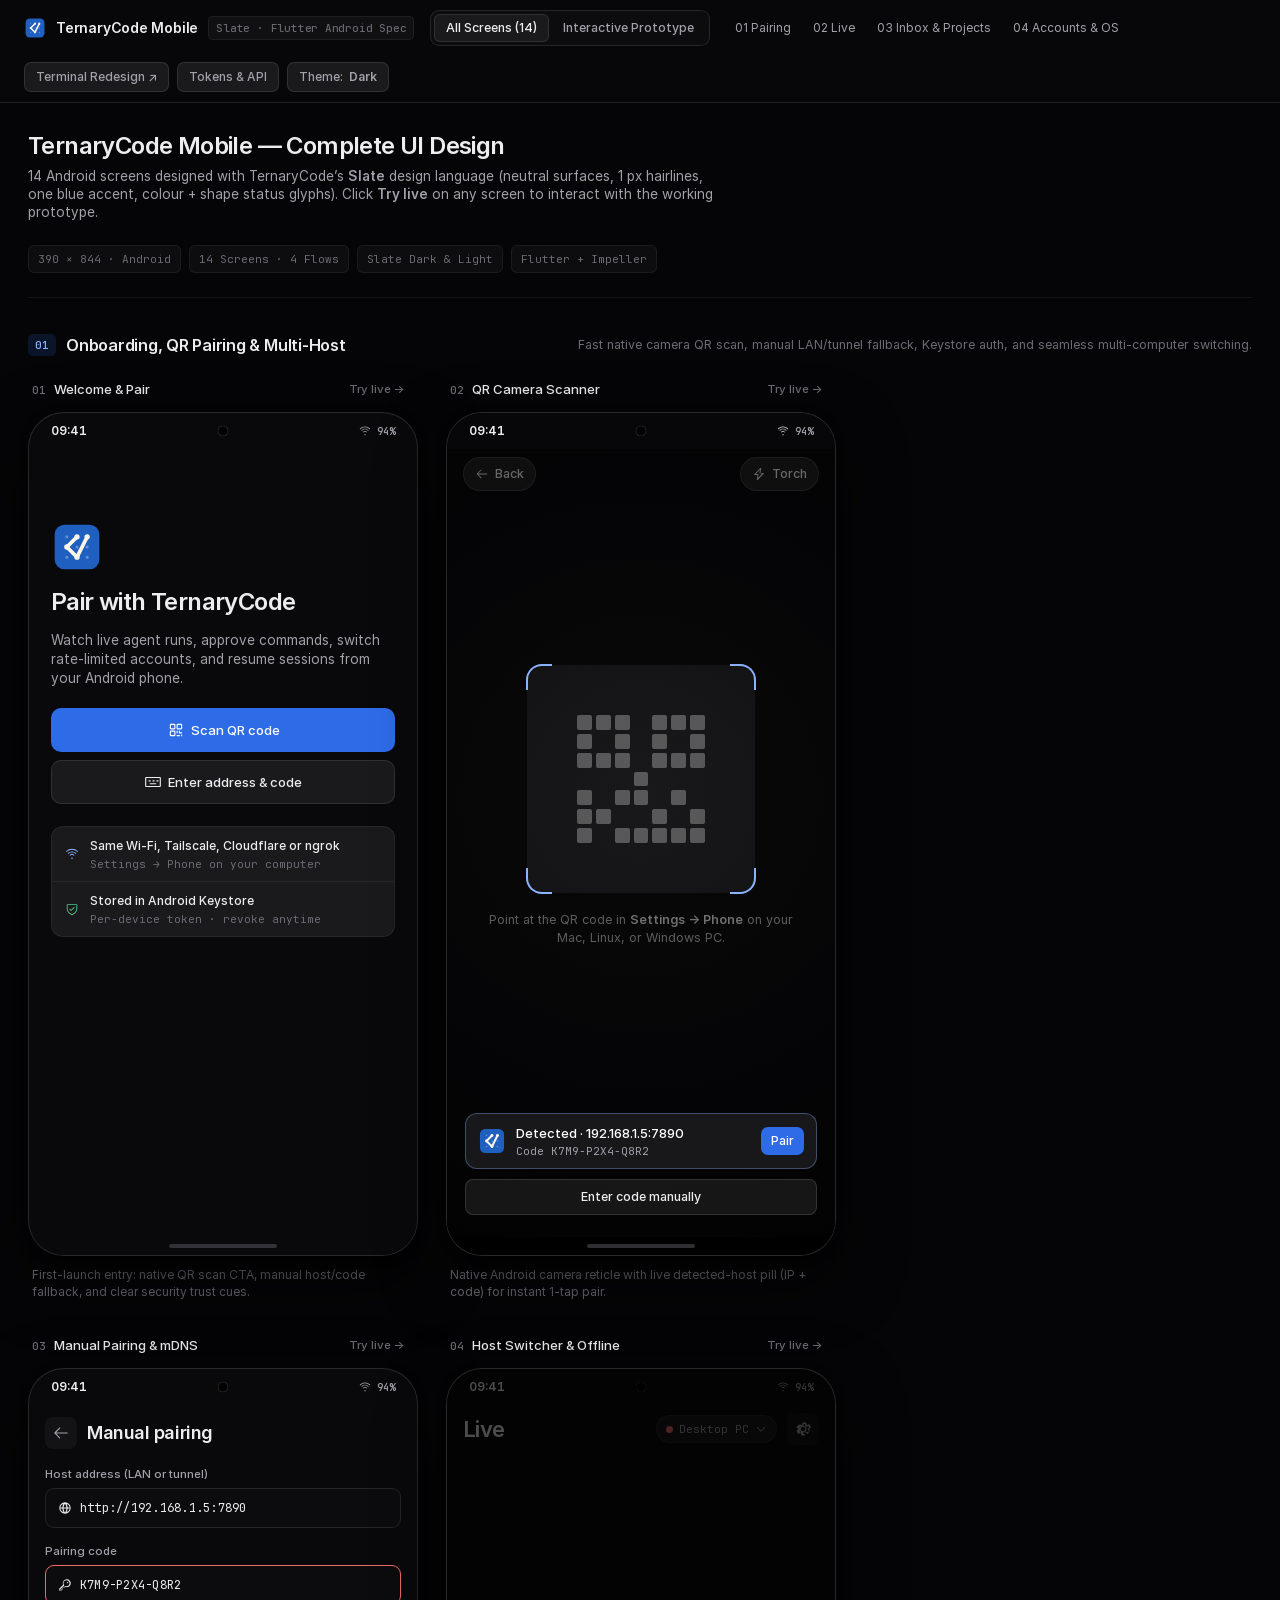
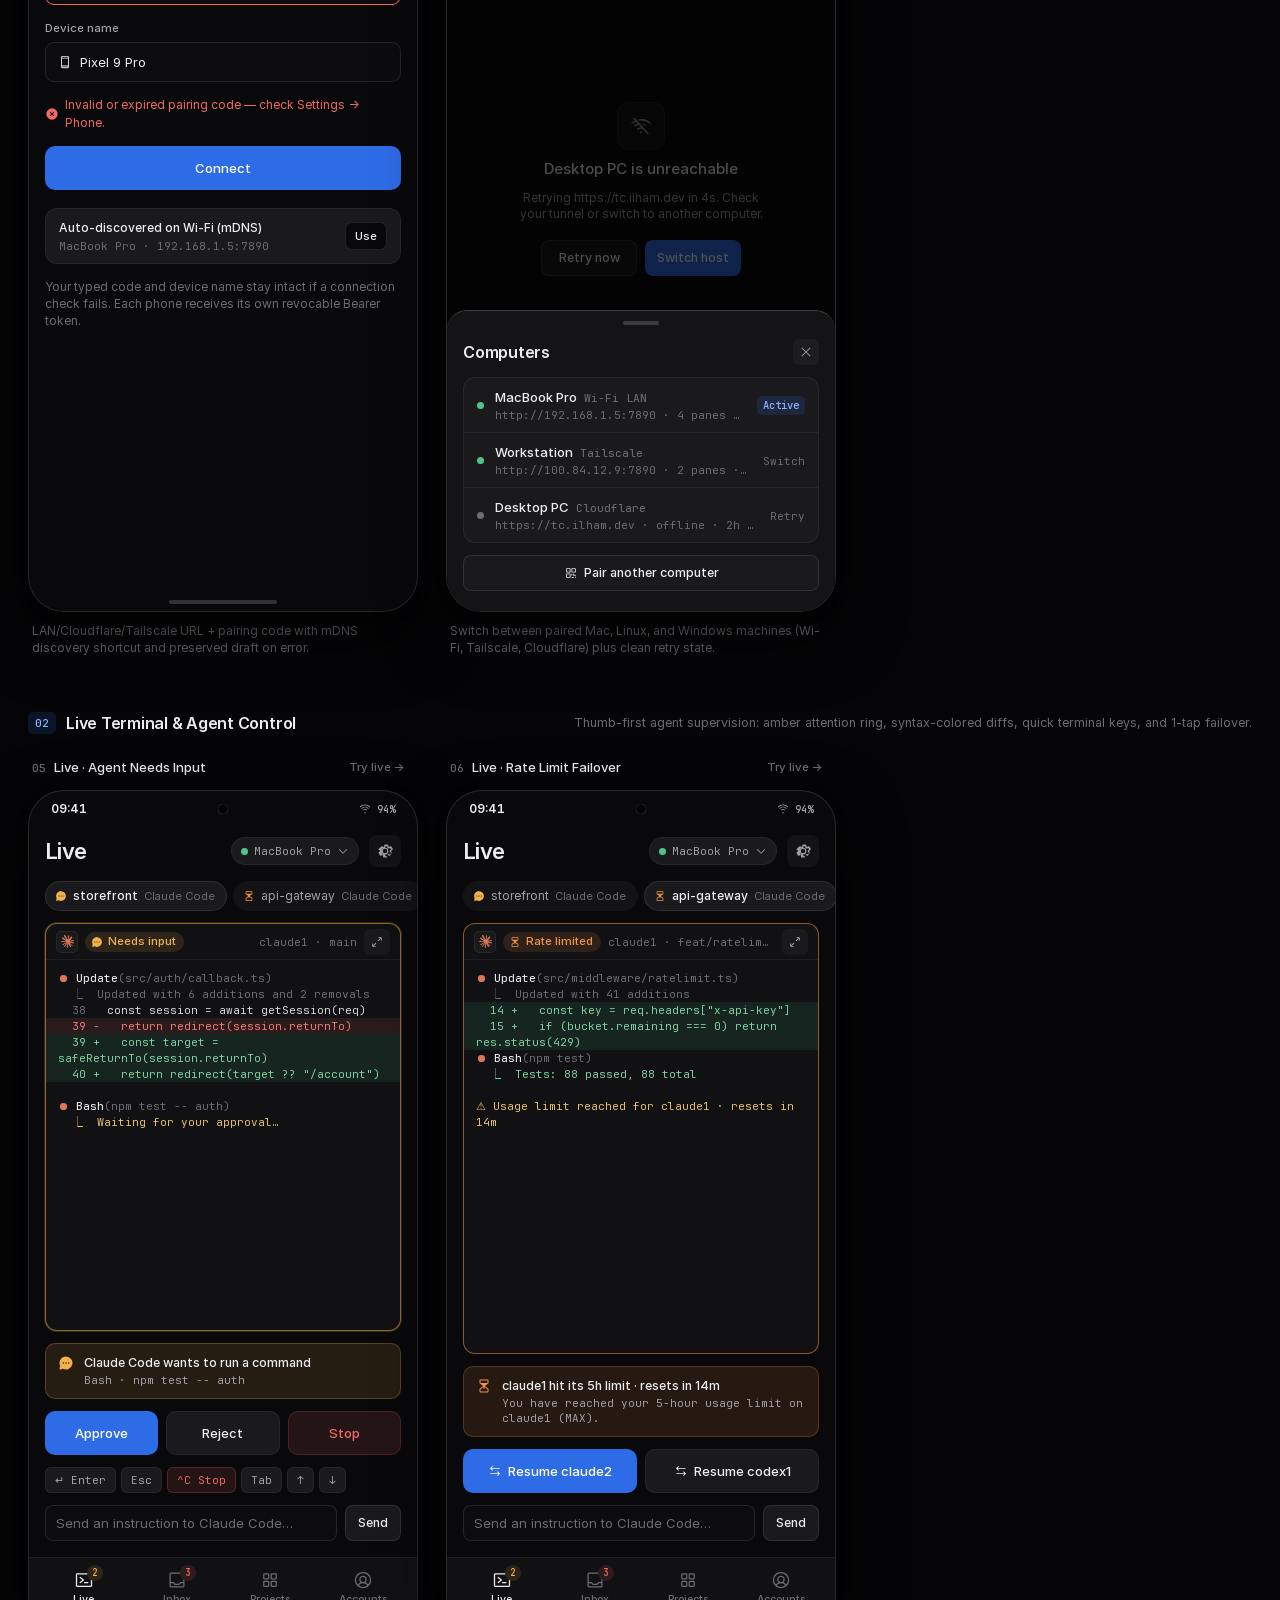
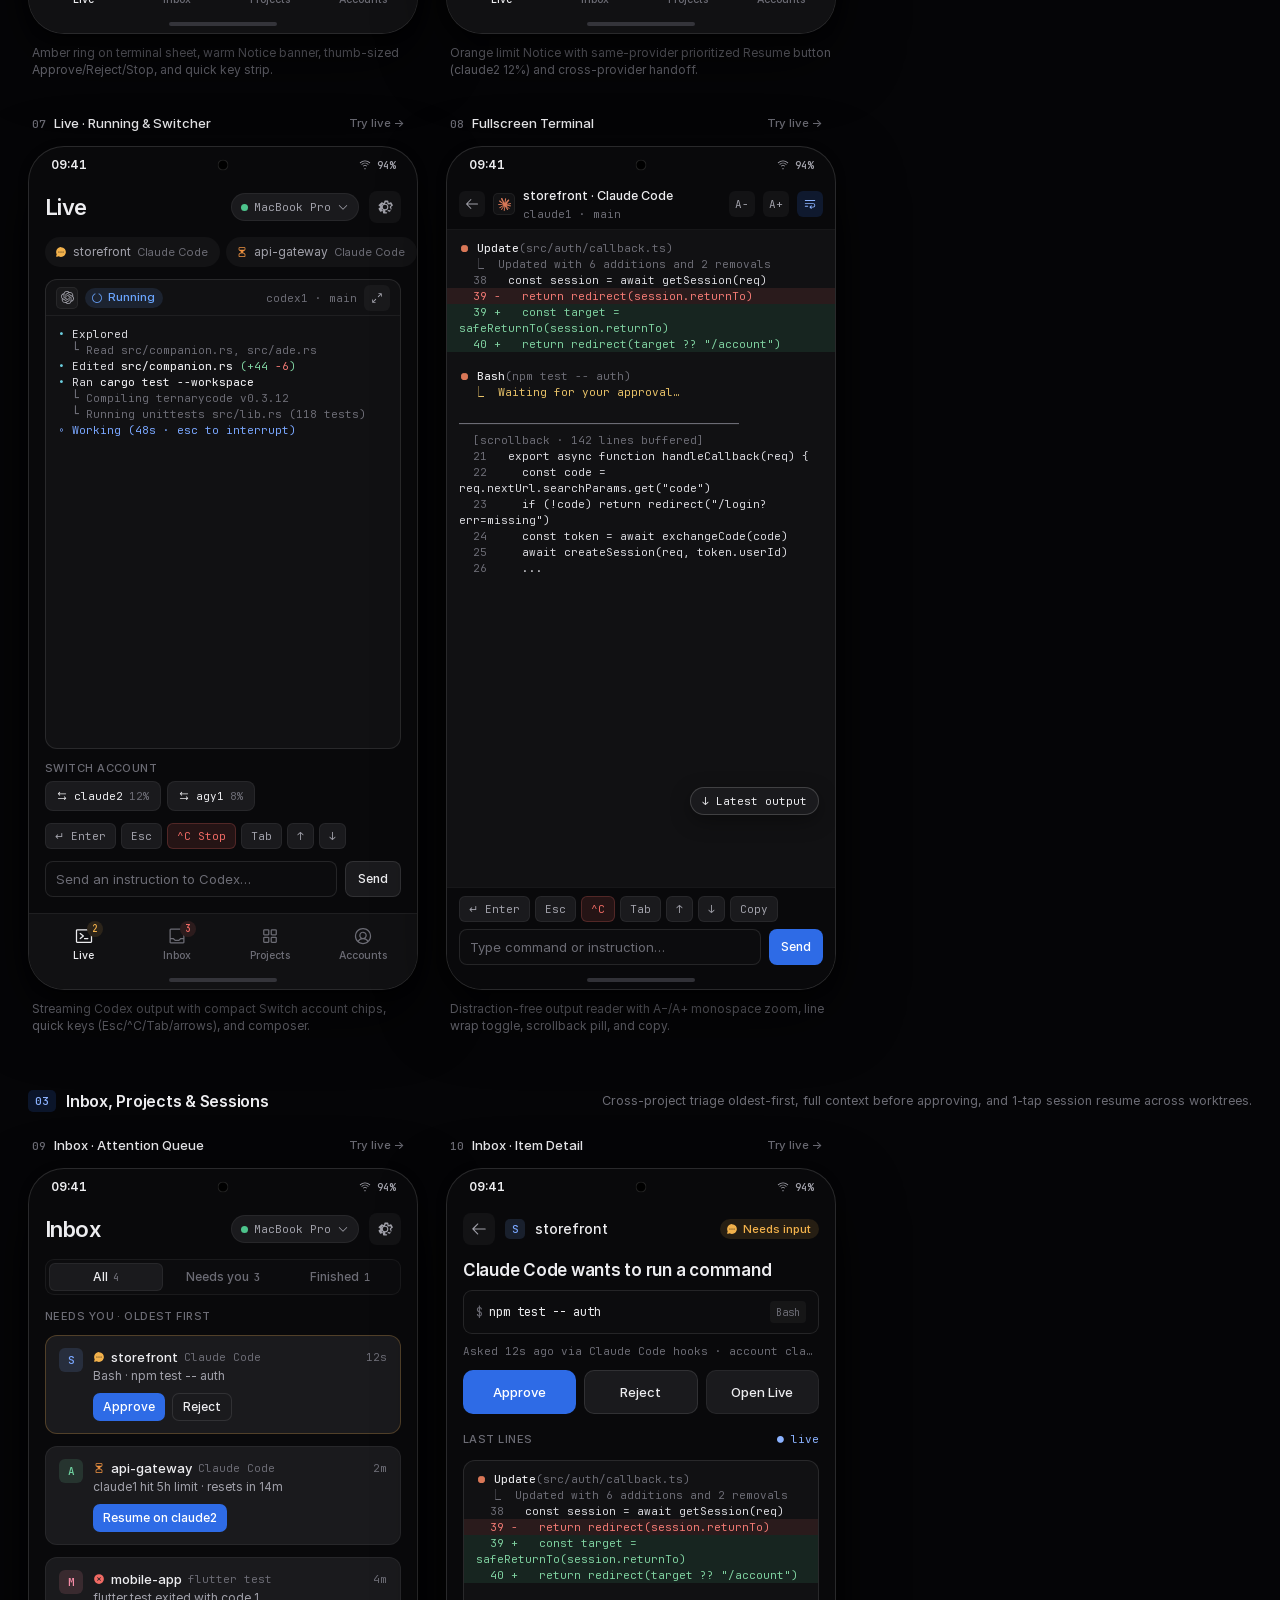
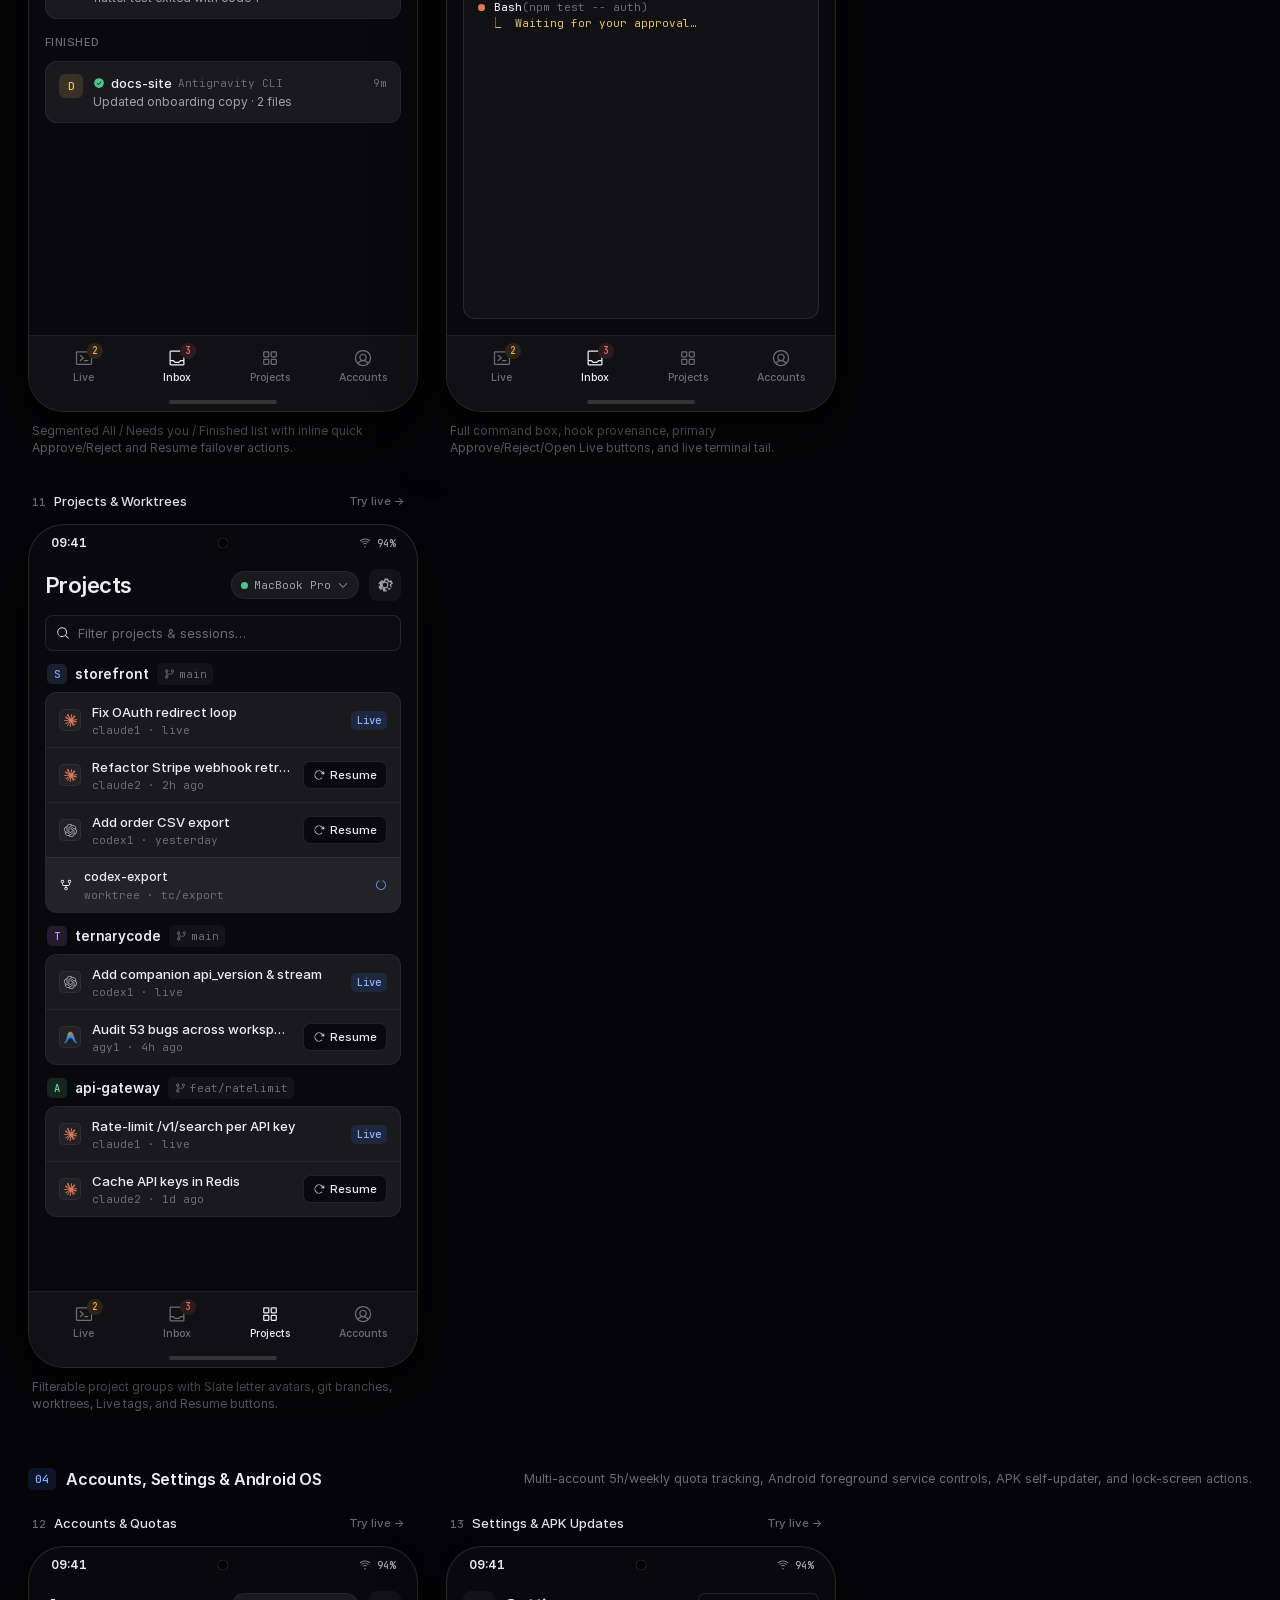
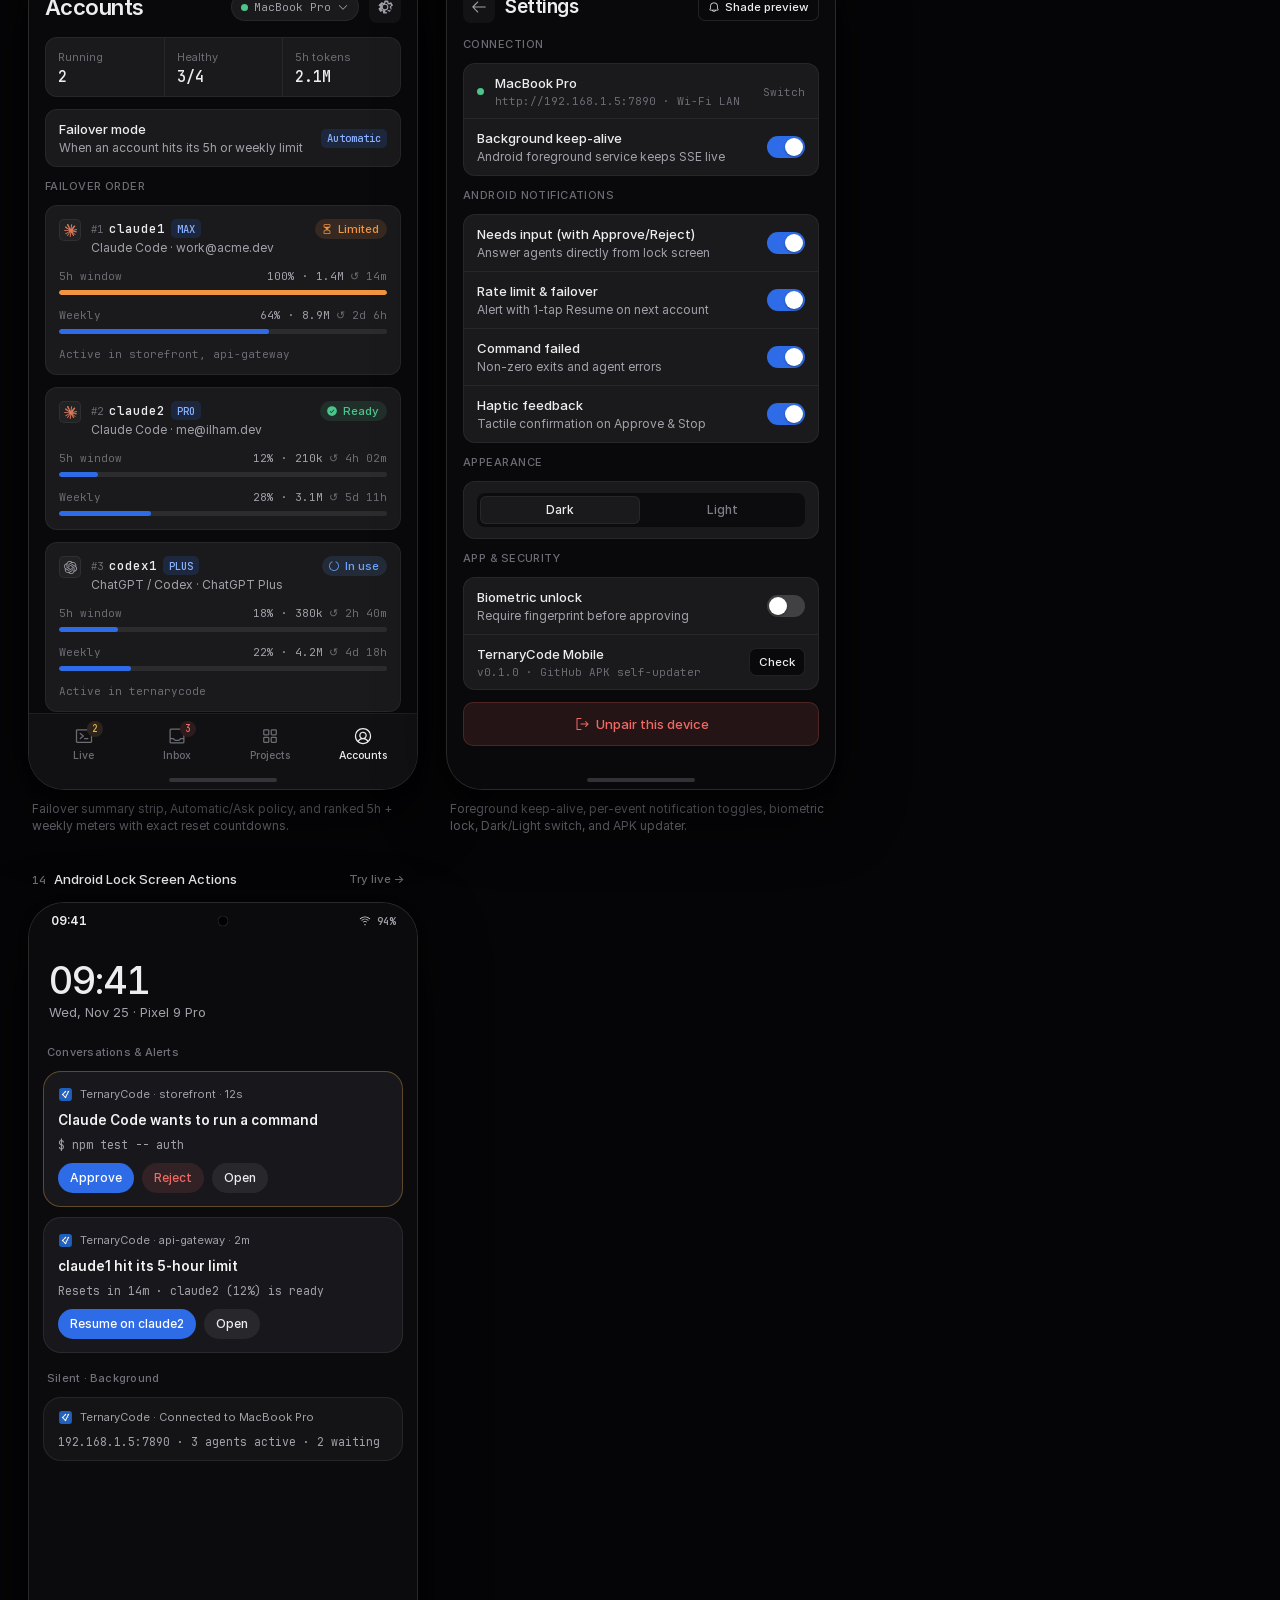
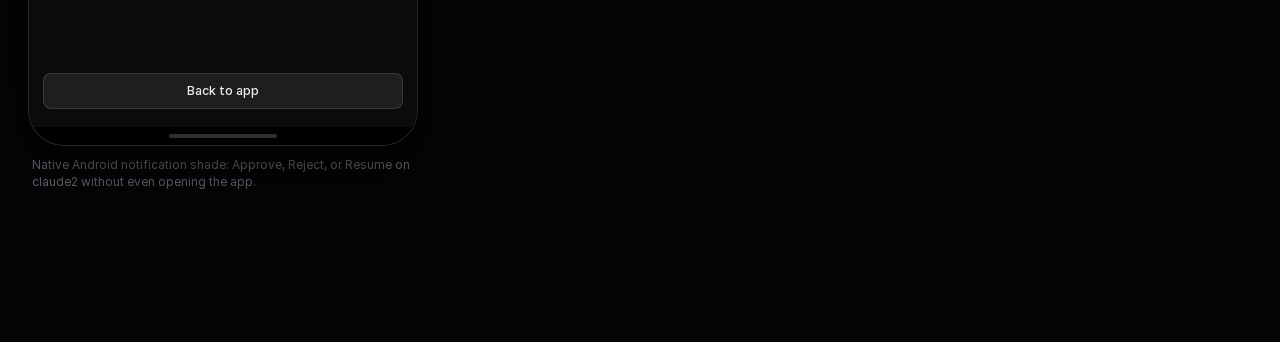
==== commit 45f561a2: "feat: Slate Reader terminal view with smart reflow, collapsible tools, horizontal diffs & Reader/Raw" ====
--- a/design/index.html
+++ b/design/index.html
@@ -68,6 +68,7 @@
   <span class="studio-spacer"></span>
 
   <div class="studio-actions">
+    <a class="studio-btn" href="terminal-redesign.html" style="text-decoration:none">Terminal Redesign ↗</a>
     <button id="toggle-spec" class="studio-btn" type="button">Tokens &amp; API</button>
     <button id="toggle-theme" class="studio-btn" type="button">Theme: <b id="theme-label">Dark</b></button>
   </div>
